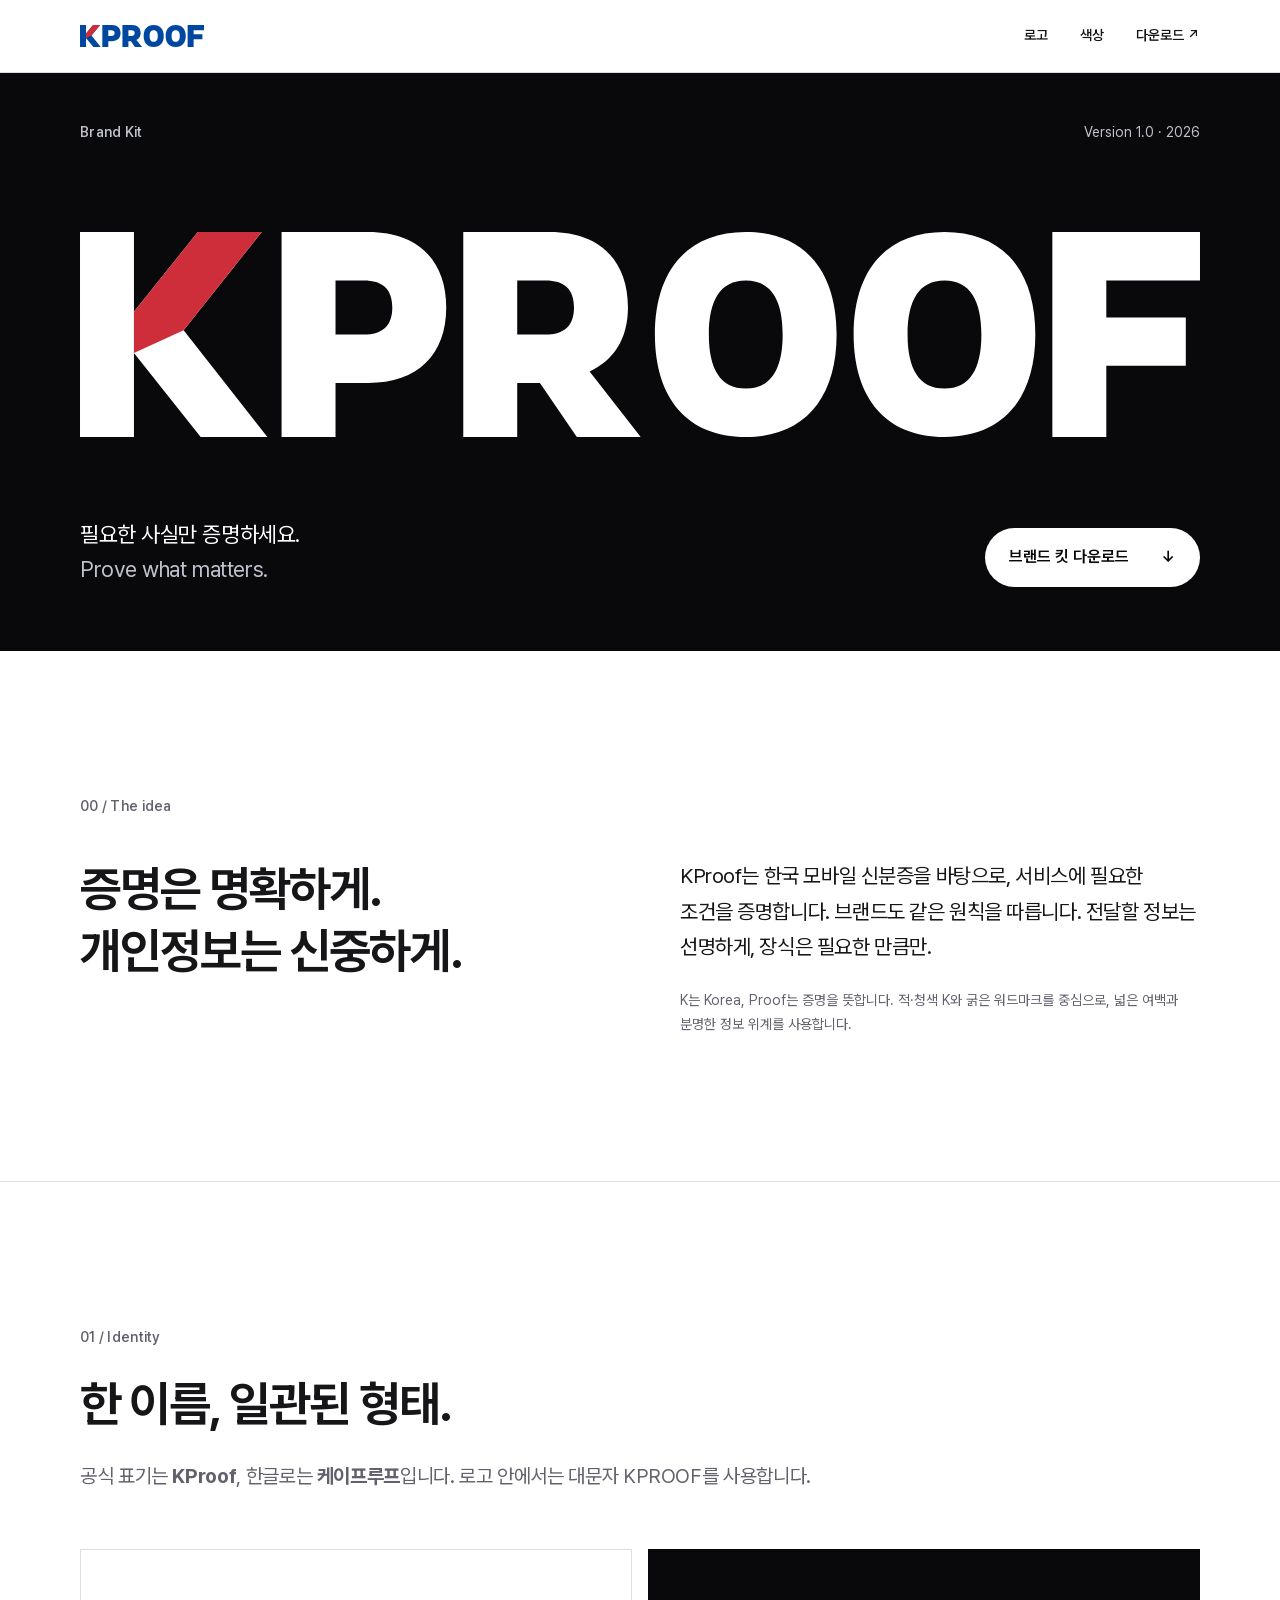
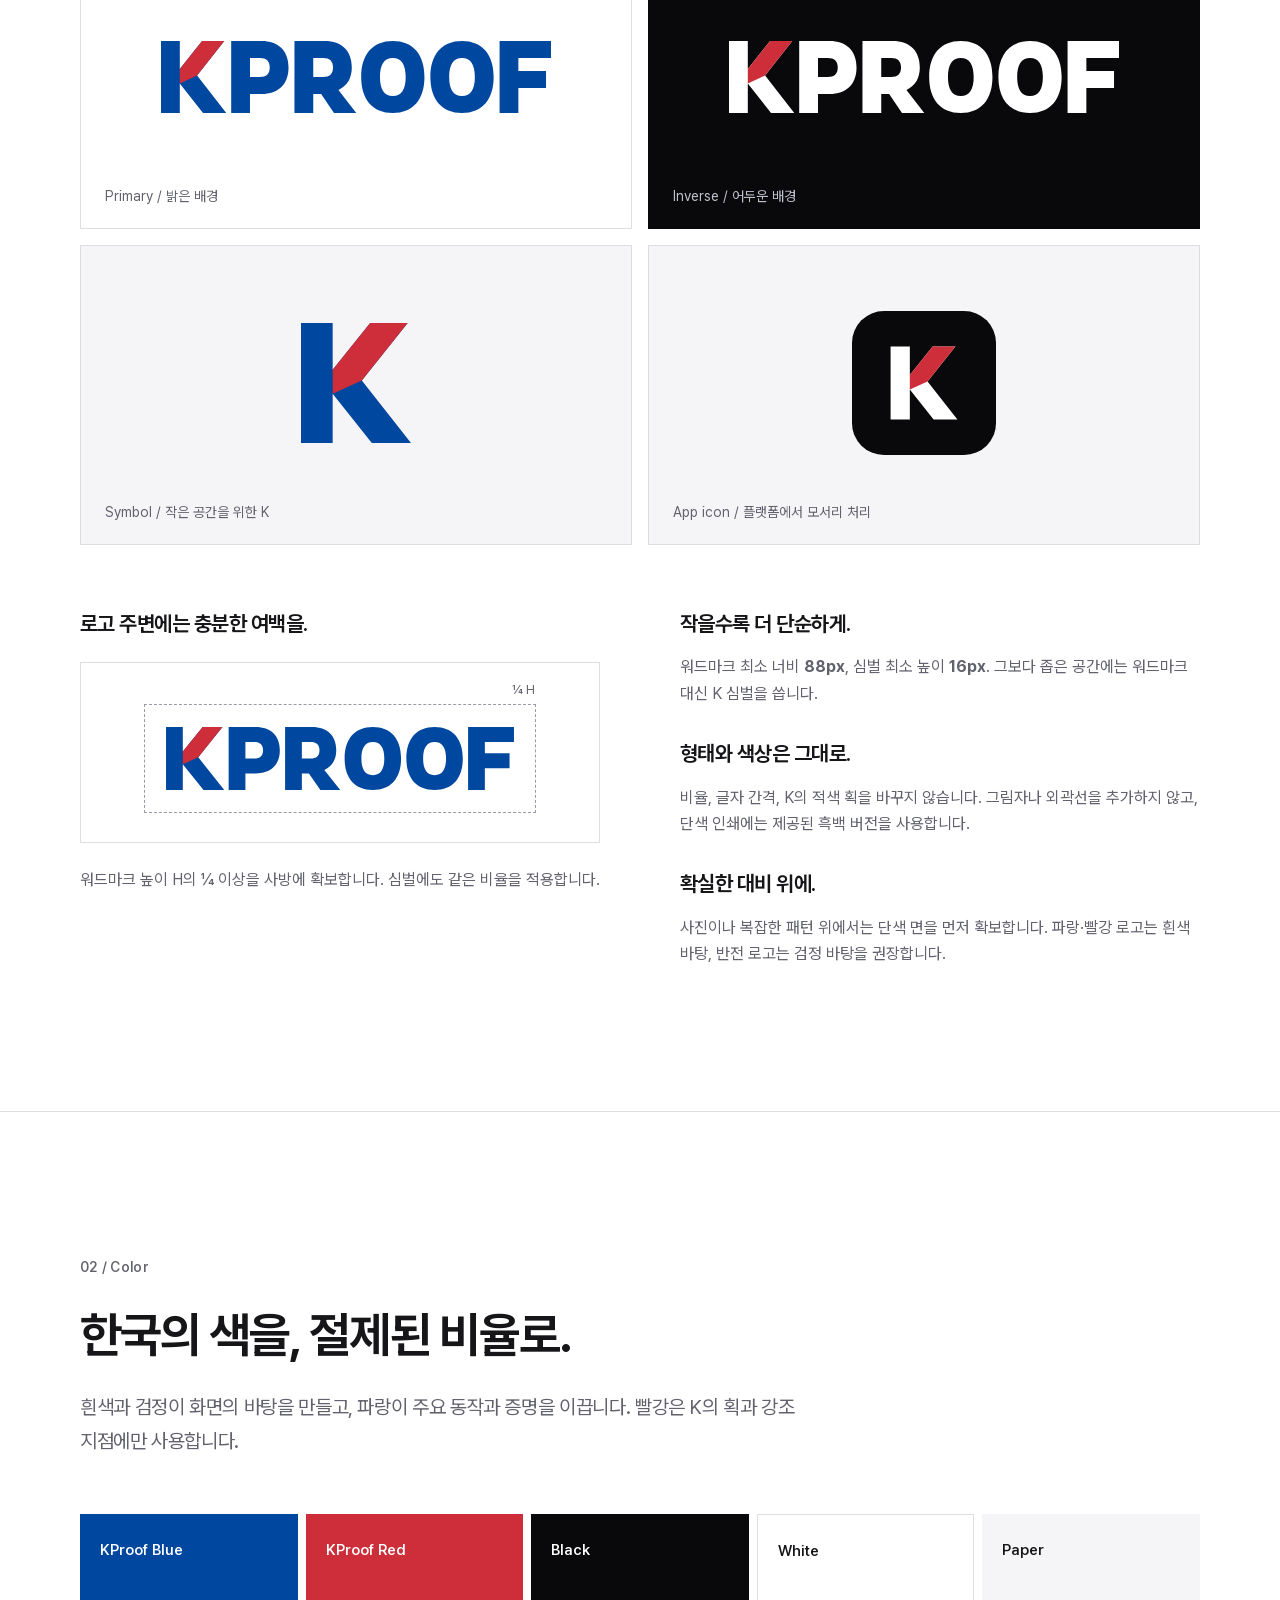
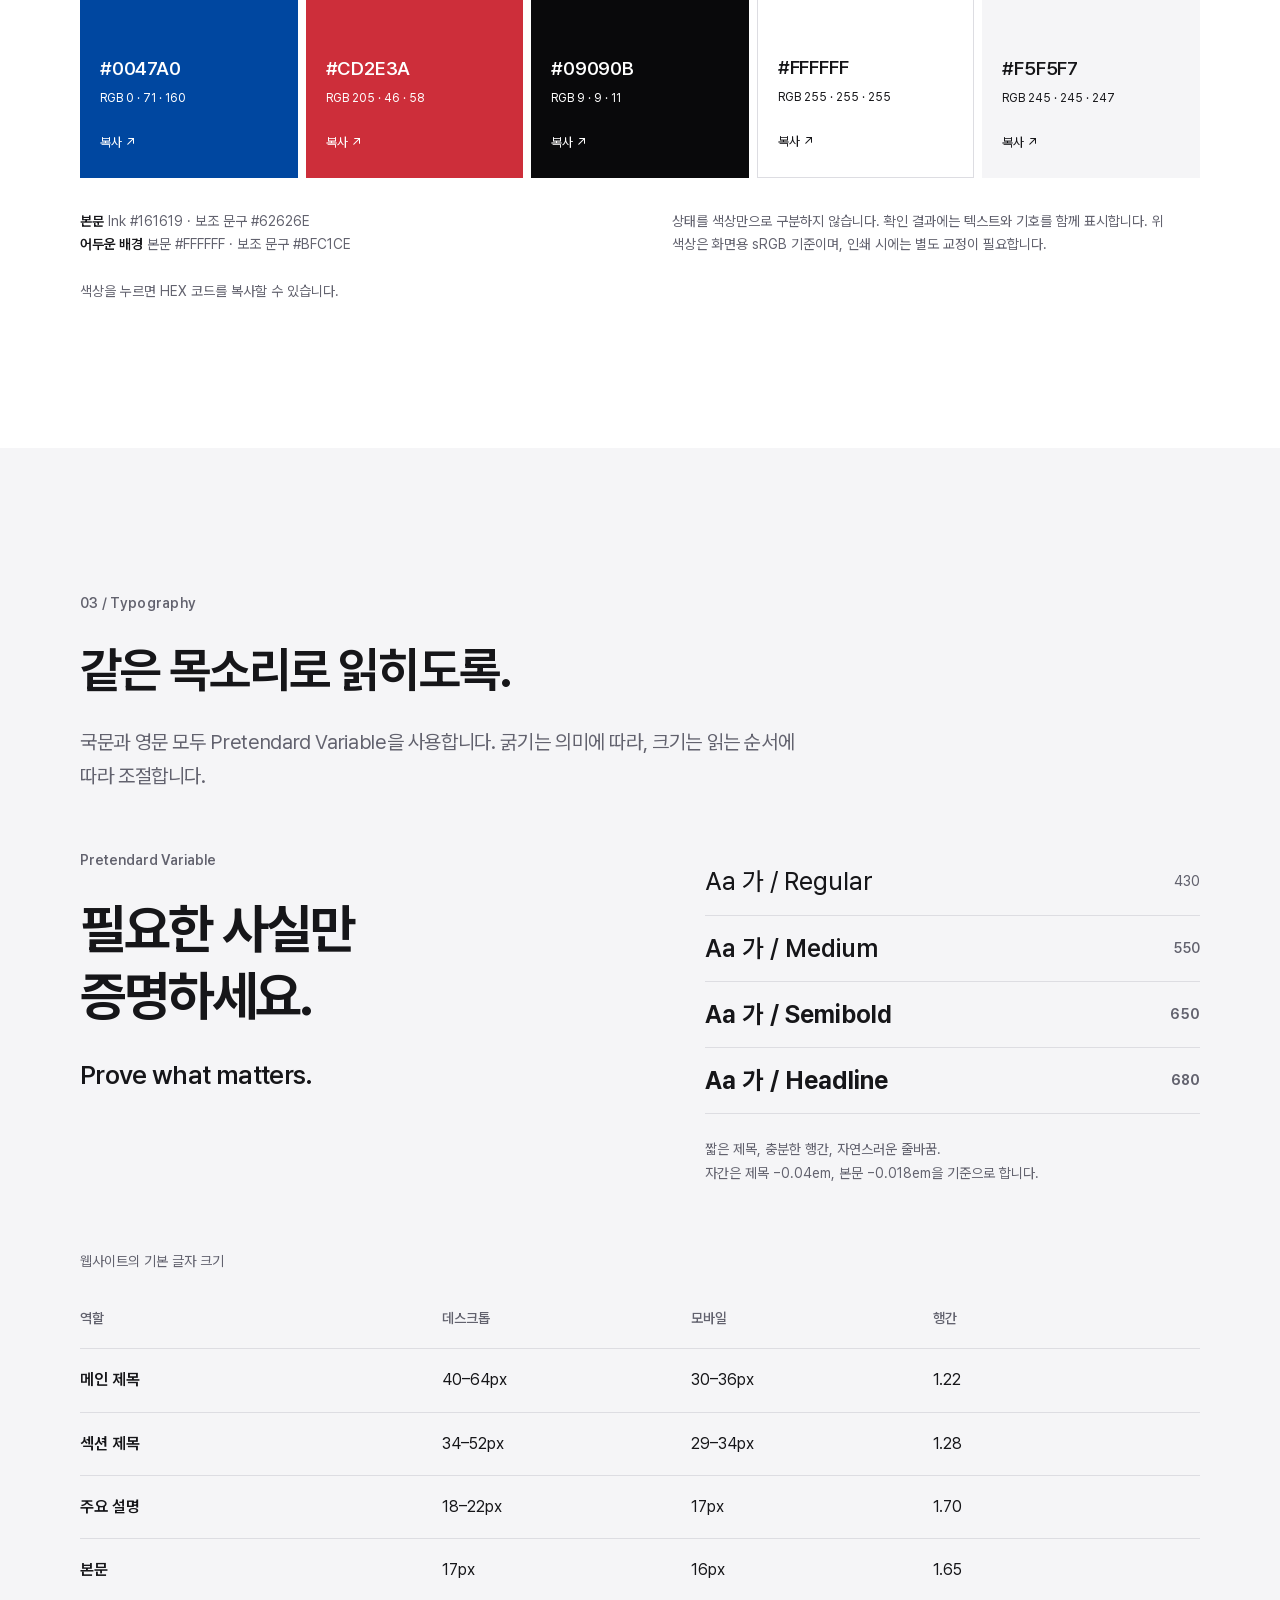
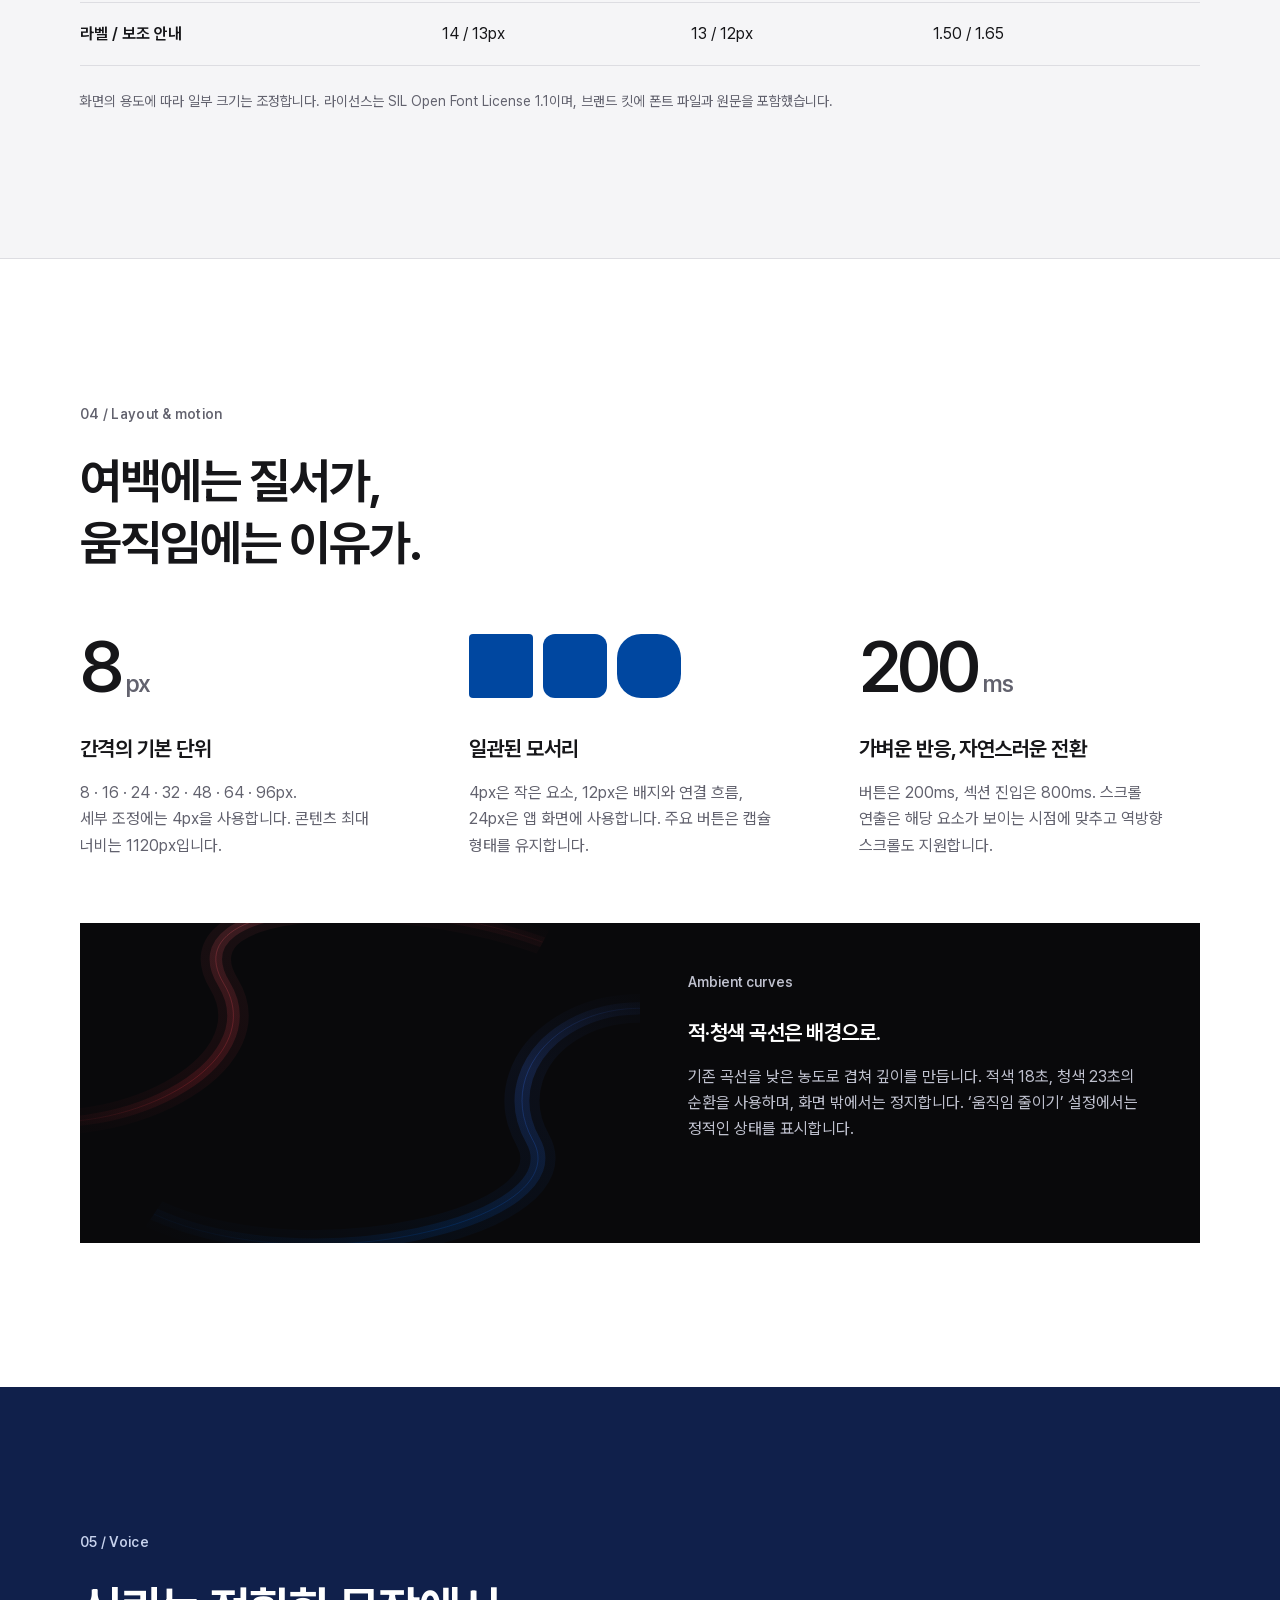
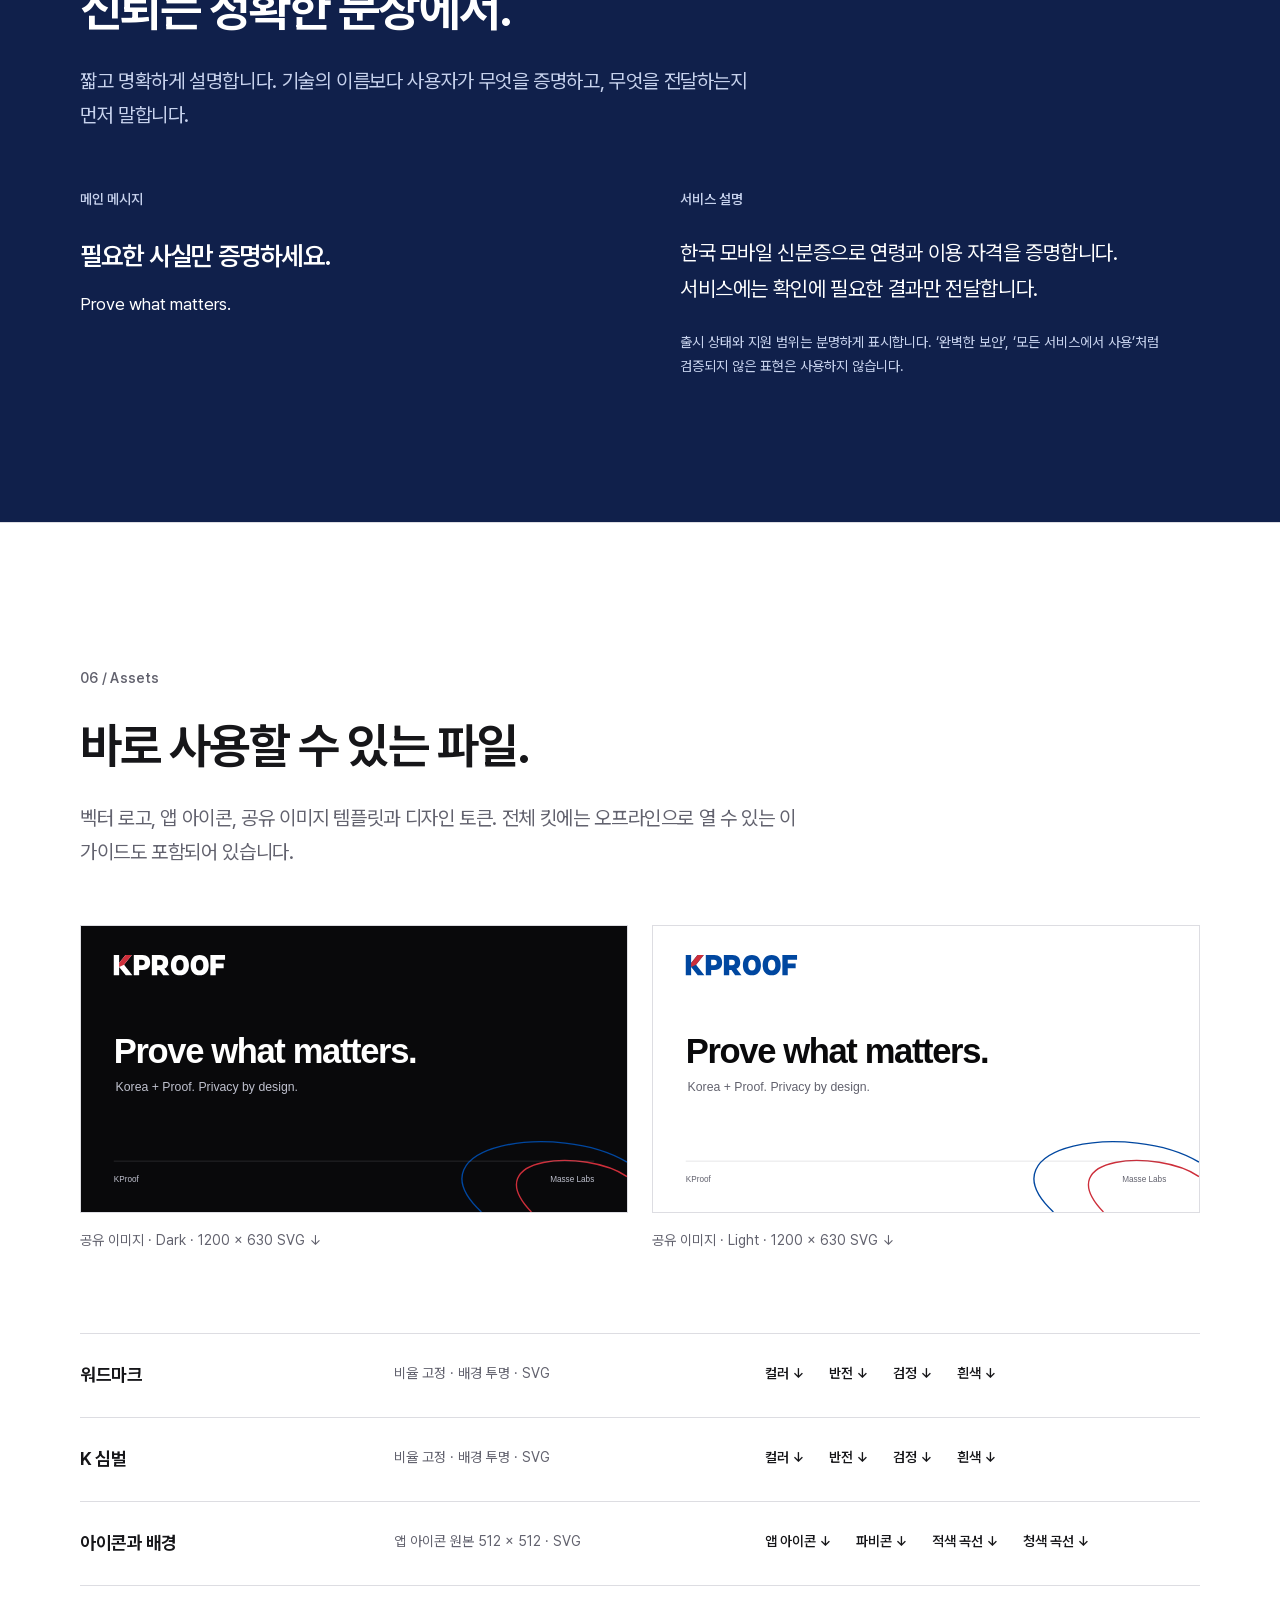
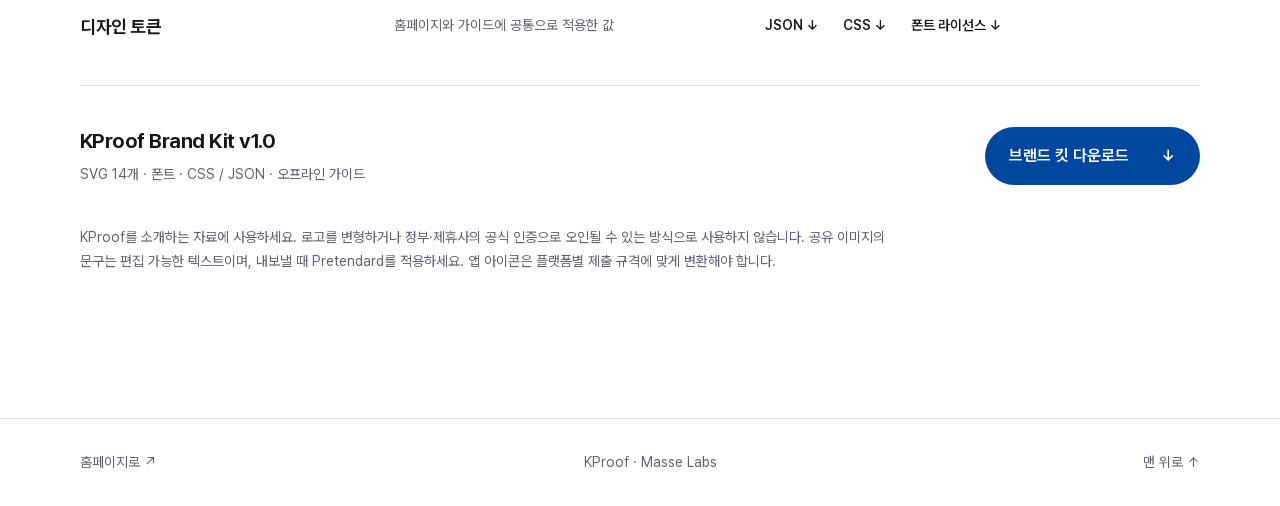
==== brand/index.html @ d6eb2c16 "Add KProof brand kit and apply shared design tokens" ====
<!doctype html>
<html lang="ko">
<head>
  <meta charset="utf-8">
  <meta name="viewport" content="width=device-width, initial-scale=1">
  <meta name="theme-color" content="#09090B">
  <title>KProof — Brand Kit</title>
  <meta name="description" content="KProof의 로고, 색상, 타이포그래피와 사용 가이드. 브랜드 에셋과 디자인 토큰을 내려받으세요.">
  <link rel="icon" href="assets/favicon.svg" type="image/svg+xml">
  <link rel="stylesheet" href="../css/tokens.css">
  <link rel="stylesheet" href="guide.css">
  <script src="guide.js" defer></script>
</head>
<body id="top">
<a class="skip" href="#main">본문 바로가기</a>
<header class="kit-header">
  <div class="wrap header-row">
    <a href="../index.html" class="home" aria-label="KProof 홈페이지로"><img src="assets/wordmark-color.svg" width="789" height="144" alt="KProof"></a>
    <nav aria-label="브랜드 가이드 메뉴"><a href="#identity">로고</a><a href="#color">색상</a><a href="#downloads">다운로드 <span aria-hidden="true">↗</span></a></nav>
  </div>
</header>
<main id="main">
  <section class="kit-hero" aria-labelledby="hero-title">
    <div class="wrap">
      <div class="edition"><h1 id="hero-title">Brand Kit</h1><span>Version 1.0 · 2026</span></div>
      <img class="hero-wordmark" src="assets/wordmark-inverse.svg" width="789" height="144" alt="KProof">
      <div class="hero-bottom"><p>필요한 사실만 증명하세요.<br><span lang="en">Prove what matters.</span></p><a class="download-button" href="kproof-brand-kit.zip" download>브랜드 킷 다운로드 <span aria-hidden="true">↓</span></a></div>
    </div>
  </section>

  <section class="wrap introduction section" aria-labelledby="intro-title">
    <p class="section-number">00 / The idea</p>
    <div class="intro-grid"><h2 id="intro-title">증명은 명확하게.<br>개인정보는 신중하게.</h2><div><p class="lead">KProof는 한국 모바일 신분증을 바탕으로, 서비스에 필요한 조건을 증명합니다. 브랜드도 같은 원칙을 따릅니다. 전달할 정보는 선명하게, 장식은 필요한 만큼만.</p><p class="support">K는 Korea, Proof는 증명을 뜻합니다. 적·청색 K와 굵은 워드마크를 중심으로, 넓은 여백과 분명한 정보 위계를 사용합니다.</p></div></div>
  </section>

  <section id="identity" class="section ruled" aria-labelledby="identity-title">
    <div class="wrap">
      <div class="section-heading"><p class="section-number">01 / Identity</p><h2 id="identity-title">한 이름, 일관된 형태.</h2><p>공식 표기는 <strong>KProof</strong>, 한글로는 <strong>케이프루프</strong>입니다. 로고 안에서는 대문자 KPROOF를 사용합니다.</p></div>
      <div class="identity-grid">
        <figure class="logo-board light"><img src="assets/wordmark-color.svg" width="789" height="144" alt="파랑과 빨강의 KProof 기본 로고"><figcaption>Primary / 밝은 배경</figcaption></figure>
        <figure class="logo-board dark"><img src="assets/wordmark-inverse.svg" width="789" height="144" alt="흰색과 빨강의 KProof 반전 로고"><figcaption>Inverse / 어두운 배경</figcaption></figure>
        <figure class="symbol-board"><img src="assets/symbol-color.svg" width="132" height="144" alt="KProof K 심벌"><figcaption>Symbol / 작은 공간을 위한 K</figcaption></figure>
        <figure class="symbol-board app-board"><img src="assets/app-icon.svg" width="512" height="512" alt="검정 바탕의 KProof 앱 아이콘"><figcaption>App icon / 플랫폼에서 모서리 처리</figcaption></figure>
      </div>
      <div class="rules-grid">
        <div><h3>로고 주변에는 충분한 여백을.</h3><div class="clearspace"><div><img src="assets/wordmark-color.svg" width="789" height="144" alt="로고 높이 4분의 1 이상의 보호 여백"><span aria-hidden="true">¼ H</span></div></div><p>워드마크 높이 H의 ¼ 이상을 사방에 확보합니다. 심벌에도 같은 비율을 적용합니다.</p></div>
        <div class="rule-list"><div><h3>작을수록 더 단순하게.</h3><p>워드마크 최소 너비 <strong>88px</strong>, 심벌 최소 높이 <strong>16px</strong>. 그보다 좁은 공간에는 워드마크 대신 K 심벌을 씁니다.</p></div><div><h3>형태와 색상은 그대로.</h3><p>비율, 글자 간격, K의 적색 획을 바꾸지 않습니다. 그림자나 외곽선을 추가하지 않고, 단색 인쇄에는 제공된 흑백 버전을 사용합니다.</p></div><div><h3>확실한 대비 위에.</h3><p>사진이나 복잡한 패턴 위에서는 단색 면을 먼저 확보합니다. 파랑·빨강 로고는 흰색 바탕, 반전 로고는 검정 바탕을 권장합니다.</p></div></div>
      </div>
    </div>
  </section>

  <section id="color" class="section ruled" aria-labelledby="color-title">
    <div class="wrap">
      <div class="section-heading"><p class="section-number">02 / Color</p><h2 id="color-title">한국의 색을, 절제된 비율로.</h2><p>흰색과 검정이 화면의 바탕을 만들고, 파랑이 주요 동작과 증명을 이끕니다. 빨강은 K의 획과 강조 지점에만 사용합니다.</p></div>
      <div class="palette">
        <button type="button" class="swatch blue" data-copy="#0047A0" aria-label="KProof Blue 색상 코드 #0047A0 복사"><span>KProof Blue</span><span><b>#0047A0</b><small>RGB 0 · 71 · 160</small><i aria-hidden="true">복사 ↗</i></span></button>
        <button type="button" class="swatch red" data-copy="#CD2E3A" aria-label="KProof Red 색상 코드 #CD2E3A 복사"><span>KProof Red</span><span><b>#CD2E3A</b><small>RGB 205 · 46 · 58</small><i aria-hidden="true">복사 ↗</i></span></button>
        <button type="button" class="swatch black" data-copy="#09090B" aria-label="Black 색상 코드 #09090B 복사"><span>Black</span><span><b>#09090B</b><small>RGB 9 · 9 · 11</small><i aria-hidden="true">복사 ↗</i></span></button>
        <button type="button" class="swatch white" data-copy="#FFFFFF" aria-label="White 색상 코드 #FFFFFF 복사"><span>White</span><span><b>#FFFFFF</b><small>RGB 255 · 255 · 255</small><i aria-hidden="true">복사 ↗</i></span></button>
        <button type="button" class="swatch paper" data-copy="#F5F5F7" aria-label="Paper 색상 코드 #F5F5F7 복사"><span>Paper</span><span><b>#F5F5F7</b><small>RGB 245 · 245 · 247</small><i aria-hidden="true">복사 ↗</i></span></button>
      </div>
      <div class="color-notes"><p><strong>본문</strong> Ink #161619 · 보조 문구 #62626E<br><strong>어두운 배경</strong> 본문 #FFFFFF · 보조 문구 #BFC1CE</p><p>상태를 색상만으로 구분하지 않습니다. 확인 결과에는 텍스트와 기호를 함께 표시합니다. 위 색상은 화면용 sRGB 기준이며, 인쇄 시에는 별도 교정이 필요합니다.</p></div>
      <p id="copy-status" class="copy-status" role="status" aria-live="polite">색상을 누르면 HEX 코드를 복사할 수 있습니다.</p>
    </div>
  </section>

  <section class="section type-section" aria-labelledby="type-title">
    <div class="wrap">
      <div class="section-heading"><p class="section-number">03 / Typography</p><h2 id="type-title">같은 목소리로 읽히도록.</h2><p>국문과 영문 모두 Pretendard Variable을 사용합니다. 굵기는 의미에 따라, 크기는 읽는 순서에 따라 조절합니다.</p></div>
      <div class="type-specimen"><div><span class="spec-label">Pretendard Variable</span><p class="type-ko">필요한 사실만<br>증명하세요.</p><p class="type-en" lang="en">Prove what matters.</p></div><div class="type-weights"><p class="weight-430">Aa 가 / Regular <span>430</span></p><p class="weight-550">Aa 가 / Medium <span>550</span></p><p class="weight-650">Aa 가 / Semibold <span>650</span></p><p class="weight-680">Aa 가 / Headline <span>680</span></p><p class="support">짧은 제목, 충분한 행간, 자연스러운 줄바꿈.<br>자간은 제목 −0.04em, 본문 −0.018em을 기준으로 합니다.</p></div></div>
      <div class="table-scroll"><table><caption>웹사이트의 기본 글자 크기</caption><thead><tr><th scope="col">역할</th><th scope="col">데스크톱</th><th scope="col">모바일</th><th scope="col">행간</th></tr></thead><tbody><tr><th scope="row">메인 제목</th><td>40–64px</td><td>30–36px</td><td>1.22</td></tr><tr><th scope="row">섹션 제목</th><td>34–52px</td><td>29–34px</td><td>1.28</td></tr><tr><th scope="row">주요 설명</th><td>18–22px</td><td>17px</td><td>1.70</td></tr><tr><th scope="row">본문</th><td>17px</td><td>16px</td><td>1.65</td></tr><tr><th scope="row">라벨 / 보조 안내</th><td>14 / 13px</td><td>13 / 12px</td><td>1.50 / 1.65</td></tr></tbody></table></div>
      <p class="support">화면의 용도에 따라 일부 크기는 조정합니다. 라이선스는 SIL Open Font License 1.1이며, 브랜드 킷에 폰트 파일과 원문을 포함했습니다.</p>
    </div>
  </section>

  <section class="section ruled" aria-labelledby="system-title">
    <div class="wrap">
      <div class="section-heading"><p class="section-number">04 / Layout & motion</p><h2 id="system-title">여백에는 질서가,<br>움직임에는 이유가.</h2></div>
      <div class="system-grid"><article><span class="system-value">8<span>px</span></span><h3>간격의 기본 단위</h3><p>8 · 16 · 24 · 32 · 48 · 64 · 96px.<br>세부 조정에는 4px을 사용합니다. 콘텐츠 최대 너비는 1120px입니다.</p></article><article><div class="radius-sample" aria-hidden="true"><i></i><i></i><i></i></div><h3>일관된 모서리</h3><p>4px은 작은 요소, 12px은 배지와 연결 흐름, 24px은 앱 화면에 사용합니다. 주요 버튼은 캡슐 형태를 유지합니다.</p></article><article><span class="system-value">200<span>ms</span></span><h3>가벼운 반응, 자연스러운 전환</h3><p>버튼은 200ms, 섹션 진입은 800ms. 스크롤 연출은 해당 요소가 보이는 시점에 맞추고 역방향 스크롤도 지원합니다.</p></article></div>
      <div class="flow-sample"><div class="flow-art" aria-hidden="true"></div><div><p class="spec-label">Ambient curves</p><h3>적·청색 곡선은 배경으로.</h3><p>기존 곡선을 낮은 농도로 겹쳐 깊이를 만듭니다. 적색 18초, 청색 23초의 순환을 사용하며, 화면 밖에서는 정지합니다. ‘움직임 줄이기’ 설정에서는 정적인 상태를 표시합니다.</p></div></div>
    </div>
  </section>

  <section class="section voice-section" aria-labelledby="voice-title">
    <div class="wrap"><div class="section-heading"><p class="section-number">05 / Voice</p><h2 id="voice-title">신뢰는 정확한 문장에서.</h2><p>짧고 명확하게 설명합니다. 기술의 이름보다 사용자가 무엇을 증명하고, 무엇을 전달하는지 먼저 말합니다.</p></div><div class="voice-grid"><div><span class="spec-label">메인 메시지</span><p class="voice-line">필요한 사실만 증명하세요.</p><p lang="en">Prove what matters.</p></div><div><span class="spec-label">서비스 설명</span><p class="voice-description">한국 모바일 신분증으로 연령과 이용 자격을 증명합니다. 서비스에는 확인에 필요한 결과만 전달합니다.</p><p class="support">출시 상태와 지원 범위는 분명하게 표시합니다. ‘완벽한 보안’, ‘모든 서비스에서 사용’처럼 검증되지 않은 표현은 사용하지 않습니다.</p></div></div></div>
  </section>

  <section id="downloads" class="section ruled" aria-labelledby="downloads-title">
    <div class="wrap"><div class="section-heading"><p class="section-number">06 / Assets</p><h2 id="downloads-title">바로 사용할 수 있는 파일.</h2><p>벡터 로고, 앱 아이콘, 공유 이미지 템플릿과 디자인 토큰. 전체 킷에는 오프라인으로 열 수 있는 이 가이드도 포함되어 있습니다.</p></div>
      <div class="social-previews"><figure><img src="assets/social-dark.svg" width="1200" height="630" alt="검정 배경의 KProof 공유 이미지 예시"><figcaption><a href="assets/social-dark.svg" download>공유 이미지 · Dark · 1200 × 630 SVG <span aria-hidden="true">↓</span></a></figcaption></figure><figure><img src="assets/social-light.svg" width="1200" height="630" alt="흰색 배경의 KProof 공유 이미지 예시"><figcaption><a href="assets/social-light.svg" download>공유 이미지 · Light · 1200 × 630 SVG <span aria-hidden="true">↓</span></a></figcaption></figure></div>
      <div class="download-list"><div><h3>워드마크</h3><p>비율 고정 · 배경 투명 · SVG</p><div class="file-links"><a href="assets/wordmark-color.svg" download>컬러 ↓</a><a href="assets/wordmark-inverse.svg" download>반전 ↓</a><a href="assets/wordmark-black.svg" download>검정 ↓</a><a href="assets/wordmark-white.svg" download>흰색 ↓</a></div></div><div><h3>K 심벌</h3><p>비율 고정 · 배경 투명 · SVG</p><div class="file-links"><a href="assets/symbol-color.svg" download>컬러 ↓</a><a href="assets/symbol-inverse.svg" download>반전 ↓</a><a href="assets/symbol-black.svg" download>검정 ↓</a><a href="assets/symbol-white.svg" download>흰색 ↓</a></div></div><div><h3>아이콘과 배경</h3><p>앱 아이콘 원본 512 × 512 · SVG</p><div class="file-links"><a href="assets/app-icon.svg" download>앱 아이콘 ↓</a><a href="assets/favicon.svg" download>파비콘 ↓</a><a href="assets/ambient-red.svg" download>적색 곡선 ↓</a><a href="assets/ambient-blue.svg" download>청색 곡선 ↓</a></div></div><div><h3>디자인 토큰</h3><p>홈페이지와 가이드에 공통으로 적용한 값</p><div class="file-links"><a href="tokens.json" download>JSON ↓</a><a href="../css/tokens.css" download>CSS ↓</a><a href="../assets/fonts/OFL.txt" download>폰트 라이선스 ↓</a></div></div></div>
      <div class="download-end"><div><h3>KProof Brand Kit v1.0</h3><p>SVG 14개 · 폰트 · CSS / JSON · 오프라인 가이드</p></div><a class="download-button" href="kproof-brand-kit.zip" download>브랜드 킷 다운로드 <span aria-hidden="true">↓</span></a></div>
      <p class="support usage-note">KProof를 소개하는 자료에 사용하세요. 로고를 변형하거나 정부·제휴사의 공식 인증으로 오인될 수 있는 방식으로 사용하지 않습니다. 공유 이미지의 문구는 편집 가능한 텍스트이며, 내보낼 때 Pretendard를 적용하세요. 앱 아이콘은 플랫폼별 제출 규격에 맞게 변환해야 합니다.</p>
    </div>
  </section>
</main>
<footer class="kit-footer"><div class="wrap"><a href="../index.html">홈페이지로 <span aria-hidden="true">↗</span></a><p>KProof · Masse Labs</p><a href="#top">맨 위로 ↑</a></div></footer>
</body>
</html>
---- css/tokens.css ----
/* Generated from brand/tokens.json by scripts/build-brand-kit.py. */
:root {
  --kp-color-blue: #0047A0;
  --kp-color-blue-hover: #00377C;
  --kp-color-red: #CD2E3A;
  --kp-color-black: #09090B;
  --kp-color-ink: #161619;
  --kp-color-white: #FFFFFF;
  --kp-color-paper: #F5F5F7;
  --kp-color-muted: #62626E;
  --kp-color-line: #DDDDE2;
  --kp-color-blue-soft: #EDF3FA;
  --kp-color-blue-night: #10204B;
  --kp-color-on-dark: #BFC1CE;
  --kp-color-focus: #3264DA;
  --kp-font-sans: Pretendard, -apple-system, BlinkMacSystemFont, sans-serif;
  --kp-space-1: 4px;
  --kp-space-2: 8px;
  --kp-space-3: 16px;
  --kp-space-4: 24px;
  --kp-space-5: 32px;
  --kp-space-6: 48px;
  --kp-space-7: 64px;
  --kp-space-8: 96px;
  --kp-radius-small: 4px;
  --kp-radius-medium: 12px;
  --kp-radius-large: 24px;
  --kp-radius-pill: 999px;
  --kp-motion-quick: 200ms;
  --kp-motion-reveal: 800ms;
  --kp-motion-ease: cubic-bezier(.2, .7, .2, 1);
  --kp-motion-red-loop: 18s;
  --kp-motion-blue-loop: 23s;
  --kp-layout-width: 1120px;
  --kp-layout-section: 144px;
  --type-display: clamp(40px, 4.5vw, 64px);
  --type-heading: clamp(34px, 3.8vw, 52px);
  --type-subheading: clamp(22px, 2.1vw, 26px);
  --type-lead: clamp(18px, 1.6vw, 22px);
  --type-body: 17px;
  --type-label: 14px;
  --type-caption: 13px;
}
@media (max-width: 900px) { :root { --kp-layout-section: 96px; } }
@media (max-width: 600px) {
  :root {
    --kp-layout-section: 80px;
    --type-display: clamp(30px, 8.2vw, 36px);
    --type-heading: clamp(29px, 7.6vw, 34px);
    --type-subheading: 22px;
    --type-lead: 17px;
    --type-body: 16px;
    --type-label: 13px;
    --type-caption: 12px;
  }
}
---- brand/guide.css ----
@font-face{font-family:Pretendard;src:url('../assets/fonts/PretendardVariable.woff2') format('woff2');font-weight:100 900;font-display:swap}
*{box-sizing:border-box}html{scroll-behavior:smooth;scroll-padding-top:88px}body{margin:0;background:var(--kp-color-white);color:var(--kp-color-ink);font-family:var(--kp-font-sans);font-size:17px;line-height:1.65;word-break:keep-all;-webkit-font-smoothing:antialiased}h1,h2,h3,p,figure{margin:0}h1,h2,h3{text-wrap:balance}p{text-wrap:pretty}a{color:inherit;text-decoration:none}button{font:inherit;cursor:pointer}img{max-width:100%;height:auto;display:block}a:focus-visible,button:focus-visible{outline:3px solid var(--kp-color-focus);outline-offset:6px}a:hover{text-decoration:underline;text-underline-offset:5px}::selection{background:var(--kp-color-blue);color:white}.wrap{width:min(var(--kp-layout-width),calc(100% - 80px));margin:auto}.section{padding:var(--kp-layout-section) 0}.ruled{border-top:1px solid var(--kp-color-line)}.skip{position:fixed;left:20px;top:-100px;background:white;color:var(--kp-color-ink);z-index:100;padding:12px 20px}.skip:focus{top:12px}
.kit-header{position:sticky;top:0;z-index:10;background:rgb(255 255 255 / .96);border-bottom:1px solid var(--kp-color-line)}.header-row{height:72px;display:flex;align-items:center;justify-content:space-between;gap:24px}.home{display:block;flex-shrink:0}.home img{width:124px}.kit-header nav{display:flex;gap:32px;font-size:14px;font-weight:550}.kit-hero{background:var(--kp-color-black);color:var(--kp-color-white);padding:48px 0 64px}.edition{display:flex;justify-content:space-between;align-items:center;color:var(--kp-color-on-dark);font-size:14px}.edition h1{font-size:14px;font-weight:550;letter-spacing:.02em}.hero-wordmark{width:100%;margin:88px 0 80px}.hero-bottom{display:flex;justify-content:space-between;gap:32px;align-items:flex-end}.hero-bottom p{font-size:22px;letter-spacing:-.02em;line-height:1.6}.hero-bottom p span{color:var(--kp-color-on-dark)}.download-button{display:inline-flex;align-items:center;justify-content:space-between;gap:32px;background:var(--kp-color-blue);color:white;border-radius:var(--kp-radius-pill);padding:16px 24px;font-size:16px;font-weight:600;min-height:56px;transition:background var(--kp-motion-quick);white-space:nowrap}.download-button:hover{background:var(--kp-color-blue-hover);text-decoration:none}.kit-hero .download-button{background:white;color:var(--kp-color-black)}.kit-hero .download-button:hover{background:var(--kp-color-paper)}
.section-number{font-size:14px;font-weight:550;color:var(--kp-color-muted);margin-bottom:40px;letter-spacing:.02em}h2{font-size:var(--type-heading);font-weight:660;line-height:1.28;letter-spacing:-.04em}h3{font-size:21px;font-weight:650;line-height:1.4;letter-spacing:-.025em}.intro-grid{display:grid;grid-template-columns:1fr 1fr;gap:80px}.lead{font-size:21px;line-height:1.7;letter-spacing:-.02em}.support{font-size:14px;color:var(--kp-color-muted);line-height:1.7;margin-top:24px}.section-heading{margin-bottom:56px;max-width:780px}.section-heading>p:last-child:not(.section-number){font-size:20px;line-height:1.7;letter-spacing:-.018em;color:var(--kp-color-muted);margin-top:24px}.section-heading .section-number{margin-bottom:24px}
.identity-grid{display:grid;grid-template-columns:1fr 1fr;gap:16px}.logo-board,.symbol-board{position:relative;display:flex;align-items:center;justify-content:center;padding:64px 48px 88px;min-height:280px;border:1px solid var(--kp-color-line);background:var(--kp-color-paper)}.logo-board img{width:100%;max-width:390px}.logo-board.dark{background:var(--kp-color-black);border-color:var(--kp-color-black);color:var(--kp-color-white)}.logo-board.light{background:var(--kp-color-white)}figcaption{font-size:14px;color:var(--kp-color-muted)}.logo-board figcaption,.symbol-board figcaption{position:absolute;left:24px;bottom:20px}.logo-board.dark figcaption{color:var(--kp-color-on-dark)}.symbol-board{min-height:300px}.symbol-board>img{width:110px}.app-board>img{width:144px;border-radius:32px}.rules-grid{display:grid;grid-template-columns:1fr 1fr;gap:80px;margin-top:64px}.rules-grid p{color:var(--kp-color-muted);font-size:16px;margin-top:16px}.clearspace{padding:42px 24px 30px;margin:24px 0;border:1px solid var(--kp-color-line)}.clearspace>div{position:relative;padding:4.56%;outline:1px dashed #9a9aa5;max-width:390px;margin:auto}.clearspace img{width:100%}.clearspace span{position:absolute;top:-26px;right:0;font-size:13px;color:var(--kp-color-muted)}.rule-list{display:grid;gap:32px}
.palette{display:grid;grid-template-columns:repeat(5,1fr);gap:8px}.swatch{min-height:264px;border:0;padding:24px 20px;text-align:left;display:flex;flex-direction:column;justify-content:space-between;gap:48px;color:white;transition:transform var(--kp-motion-quick)}.swatch:hover{transform:translateY(-4px)}.swatch>span:first-child{font-size:15px;font-weight:550}.swatch b{font-size:19px;font-weight:550;letter-spacing:-.01em}.swatch small{display:block;font-size:12px;margin-top:4px}.swatch i{display:block;font-size:13px;font-style:normal;margin-top:24px}.blue{background:var(--kp-color-blue)}.red{background:var(--kp-color-red)}.black{background:var(--kp-color-black)}.white{background:var(--kp-color-white);color:var(--kp-color-ink);border:1px solid var(--kp-color-line)}.paper{background:var(--kp-color-paper);color:var(--kp-color-ink)}.color-notes{display:grid;grid-template-columns:1fr 1fr;gap:64px;margin-top:32px;font-size:14px;color:var(--kp-color-muted)}.color-notes strong{font-weight:600;color:var(--kp-color-ink)}.copy-status{font-size:14px;min-height:24px;margin-top:24px;color:var(--kp-color-muted)}
.type-section{background:var(--kp-color-paper)}.type-specimen{display:grid;grid-template-columns:1.1fr 1fr;gap:80px;margin-bottom:64px}.spec-label{display:block;font-size:14px;font-weight:550;color:var(--kp-color-muted);margin-bottom:24px}.type-ko{font-size:clamp(40px,4.2vw,58px);line-height:1.24;letter-spacing:-.04em;font-weight:680}.type-en{font-size:26px;letter-spacing:-.025em;margin-top:24px;font-weight:550}.type-weights>p:not(.support){font-size:25px;display:flex;justify-content:space-between;gap:16px;padding:12px 0;border-bottom:1px solid var(--kp-color-line)}.type-weights span{font-size:14px;align-self:center;color:var(--kp-color-muted);font-variant-numeric:tabular-nums}.weight-430{font-weight:430}.weight-550{font-weight:550}.weight-650{font-weight:650}.weight-680{font-weight:680}.table-scroll{overflow-x:auto}table{width:100%;border-collapse:collapse;font-size:16px;white-space:nowrap}caption{text-align:left;font-size:14px;color:var(--kp-color-muted);padding-bottom:16px}th,td{text-align:left;border-bottom:1px solid var(--kp-color-line);padding:18px 16px 18px 0}thead th{font-size:14px;font-weight:550;color:var(--kp-color-muted)}tbody th{font-weight:600}
.system-grid{display:grid;grid-template-columns:repeat(3,1fr);gap:48px}.system-grid article>p{font-size:16px;color:var(--kp-color-muted);margin-top:16px}.system-value{display:block;font-size:72px;font-weight:550;letter-spacing:-.06em;line-height:1;margin-bottom:32px}.system-value span{font-size:24px;letter-spacing:-.02em;margin-left:6px;color:var(--kp-color-muted)}.radius-sample{display:flex;gap:10px;height:72px;align-items:center;margin-bottom:32px}.radius-sample i{width:64px;height:64px;background:var(--kp-color-blue);border-radius:var(--kp-radius-small)}.radius-sample i:nth-child(2){border-radius:var(--kp-radius-medium)}.radius-sample i:nth-child(3){border-radius:var(--kp-radius-large)}.flow-sample{display:grid;grid-template-columns:1fr 1fr;margin-top:64px;background:var(--kp-color-black);color:white;min-height:320px}.flow-sample>div:last-child{padding:48px}.flow-sample p{font-size:16px;color:var(--kp-color-on-dark);margin-top:16px}.flow-sample .spec-label{font-size:14px;margin-top:0}.flow-art{background:url('assets/ambient-red.svg') center/cover,url('assets/ambient-blue.svg') center/cover;min-height:260px}.voice-section{background:var(--kp-color-blue-night);color:white}.voice-section .section-number,.voice-section .section-heading>p:last-child,.voice-section .spec-label,.voice-section .support{color:#c7d2ed}.voice-grid{display:grid;grid-template-columns:1fr 1fr;gap:80px}.voice-line{font-size:26px;font-weight:600;letter-spacing:-.03em;margin-bottom:12px}.voice-description{font-size:21px;line-height:1.7;letter-spacing:-.018em}
.social-previews{display:grid;grid-template-columns:1fr 1fr;gap:24px;margin-bottom:64px}.social-previews img{width:100%;border:1px solid var(--kp-color-line)}.social-previews figcaption{padding:16px 0}.download-list>div{padding:28px 0;border-top:1px solid var(--kp-color-line);display:grid;grid-template-columns:1fr 1.2fr 1.5fr;gap:24px;align-items:start}.download-list h3{font-size:18px}.download-list p{font-size:14px;color:var(--kp-color-muted)}.file-links{display:flex;gap:12px 24px;flex-wrap:wrap;font-size:14px;font-weight:550}.file-links a{padding-bottom:4px;white-space:nowrap}.download-end{display:flex;align-items:center;justify-content:space-between;gap:32px;padding:40px 0;border-top:1px solid var(--kp-color-line);margin-top:16px}.download-end p{font-size:14px;margin-top:8px;color:var(--kp-color-muted)}.usage-note{max-width:840px;margin-top:0}.kit-footer{border-top:1px solid var(--kp-color-line);padding:32px 0;font-size:14px;color:var(--kp-color-muted)}.kit-footer>.wrap{display:flex;align-items:center;justify-content:space-between;gap:24px}
@media(max-width:900px){.wrap{width:calc(100% - 48px)}.intro-grid,.rules-grid,.type-specimen,.voice-grid{gap:40px}.palette{grid-template-columns:repeat(3,1fr)}.system-grid{gap:24px}.system-value{font-size:60px}.radius-sample{gap:6px}.radius-sample i{width:48px;height:48px}.flow-sample>div:last-child{padding:32px}.download-list>div{grid-template-columns:1fr 2fr}.file-links{grid-column:2}.section-heading{margin-bottom:40px}}
@media(max-width:600px){html{scroll-padding-top:80px}.wrap{width:calc(100% - 40px)}.header-row{height:64px;gap:16px}.home img{width:104px}.kit-header nav{gap:18px;font-size:13px}.kit-header nav a:first-child{display:none}.kit-hero{padding:32px 0 40px}.edition,.edition h1{font-size:13px}.hero-wordmark{margin:64px 0 56px}.hero-bottom{display:block}.hero-bottom p{font-size:19px}.hero-bottom .download-button{margin-top:32px}.download-button{font-size:15px;min-height:52px;padding:14px 20px}.section-number{margin-bottom:28px}.intro-grid,.rules-grid,.type-specimen,.voice-grid{grid-template-columns:1fr;gap:32px}.lead{font-size:18px}.section-heading>p:last-child:not(.section-number){font-size:17px;margin-top:20px}.identity-grid{gap:12px}.logo-board{grid-column:1/-1;padding:64px 32px 80px;min-height:210px}.symbol-board{min-height:232px;padding:40px 20px 80px}.symbol-board>img{width:74px}.app-board>img{width:96px;border-radius:22px}.logo-board figcaption,.symbol-board figcaption{left:16px;bottom:16px;font-size:12px;right:12px}.rules-grid{margin-top:40px}.rules-grid p{font-size:15px}.palette{grid-template-columns:1fr 1fr;gap:8px}.swatch{min-height:240px;padding:20px 16px}.swatch:first-child{grid-column:1/-1;min-height:220px}.color-notes{grid-template-columns:1fr;gap:20px}.type-ko{font-size:40px}.type-en{font-size:23px}.type-weights>p:not(.support){font-size:22px}table{font-size:14px}th,td{padding-right:18px}.type-specimen{margin-bottom:40px}.system-grid{grid-template-columns:1fr;gap:40px}.system-value,.radius-sample{margin-bottom:20px}.system-grid article{padding-bottom:32px;border-bottom:1px solid var(--kp-color-line)}.system-grid article:last-child{padding-bottom:0;border-bottom:0}.flow-sample{grid-template-columns:1fr;margin-top:40px}.flow-art{min-height:200px}.flow-sample>div:last-child{padding:28px}.voice-line{font-size:23px}.voice-description{font-size:18px}.social-previews{grid-template-columns:1fr;gap:24px;margin-bottom:40px}.download-list>div{grid-template-columns:1fr;gap:8px}.file-links{grid-column:auto;margin-top:12px;gap:16px 24px}.download-end{display:block}.download-end .download-button{margin-top:24px}.kit-footer>.wrap{flex-wrap:wrap;gap:16px}.kit-footer p{order:3;width:100%}.kit-footer a:last-child{margin-left:auto}}
@media(prefers-reduced-motion:reduce){html{scroll-behavior:auto}*,*:before,*:after{transition:none!important;animation:none!important}.swatch:hover{transform:none}}
@media print{html{scroll-behavior:auto}.kit-header,.skip,.download-button,.copy-status{display:none}.wrap{width:100%}.section{padding:40px 0}.kit-hero{padding:24px}.hero-wordmark{margin:40px 0}.logo-board,.symbol-board,.social-previews figure,.rules-grid>div,.system-grid article{break-inside:avoid}body{print-color-adjust:exact;-webkit-print-color-adjust:exact}.section-heading{break-after:avoid}h2{font-size:32px}.support,.kit-footer{font-size:12px}.flow-sample{min-height:0}.usage-note{margin-top:24px}}
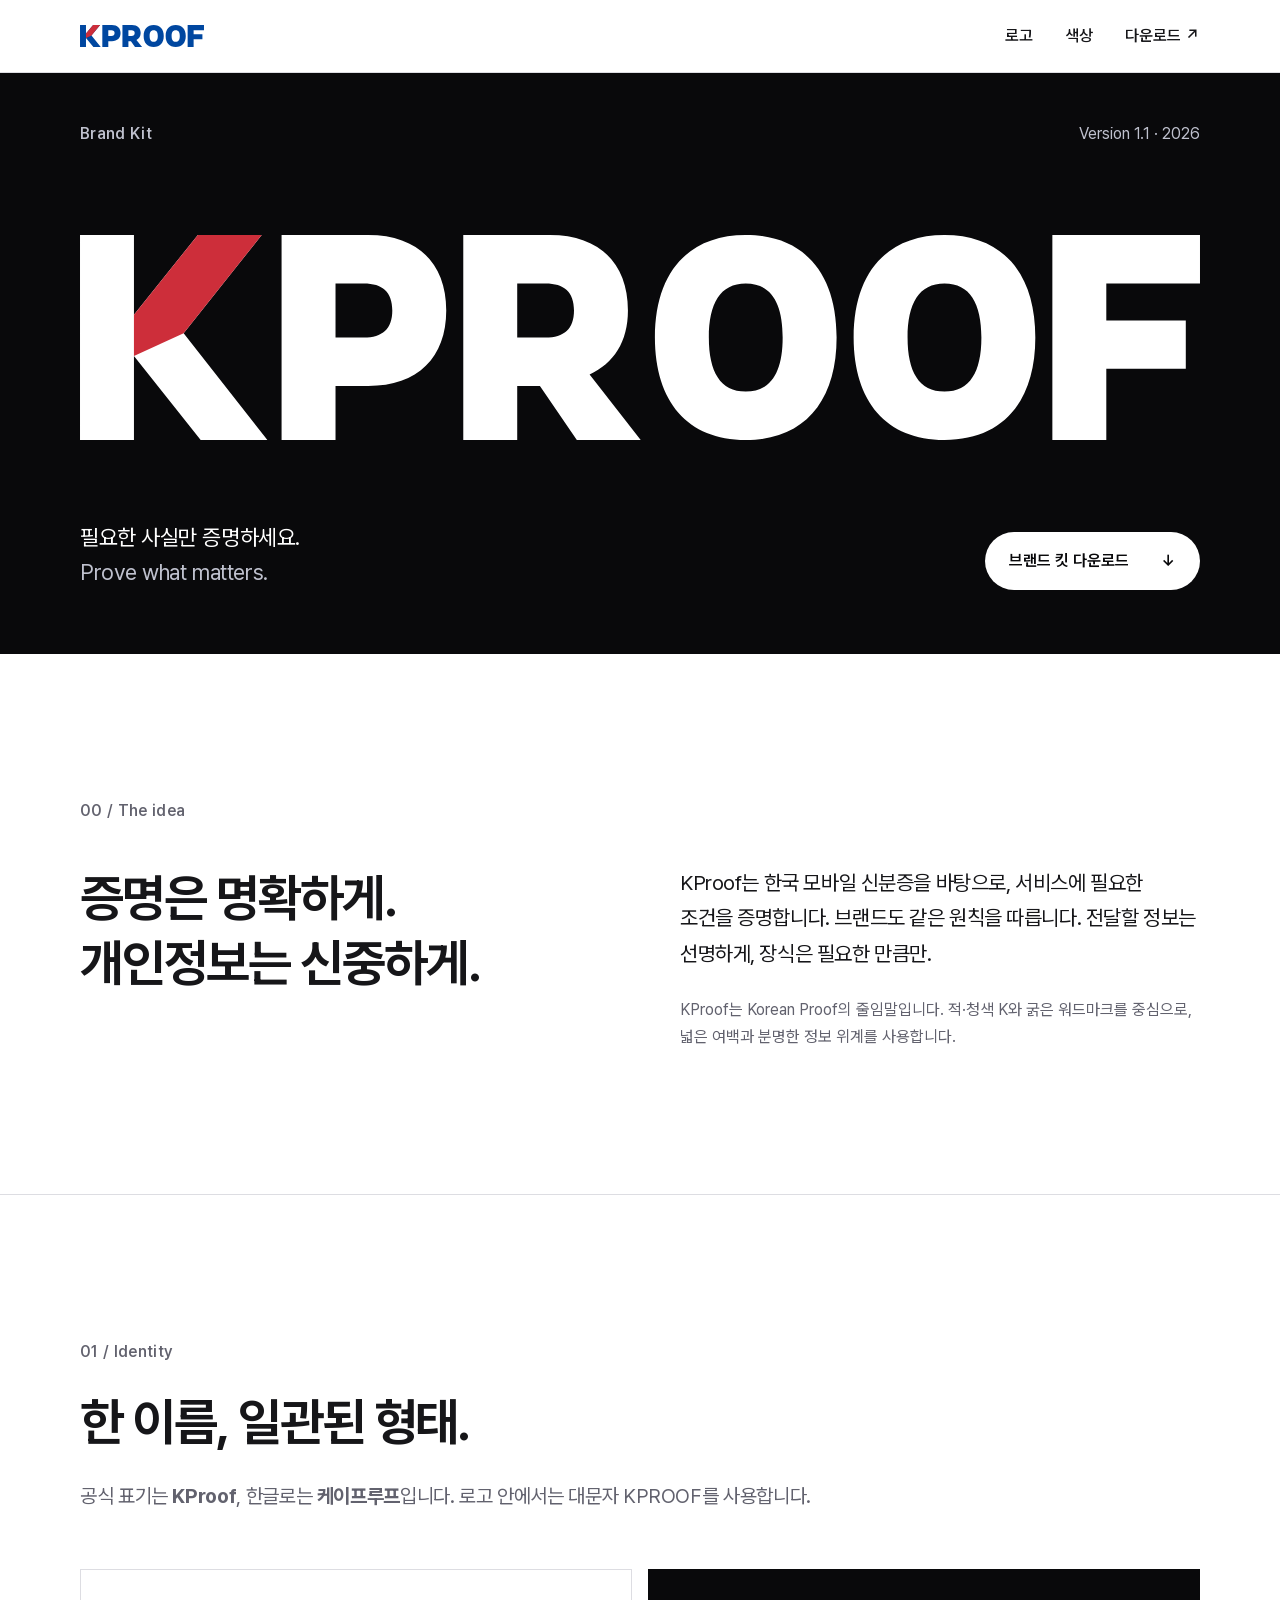
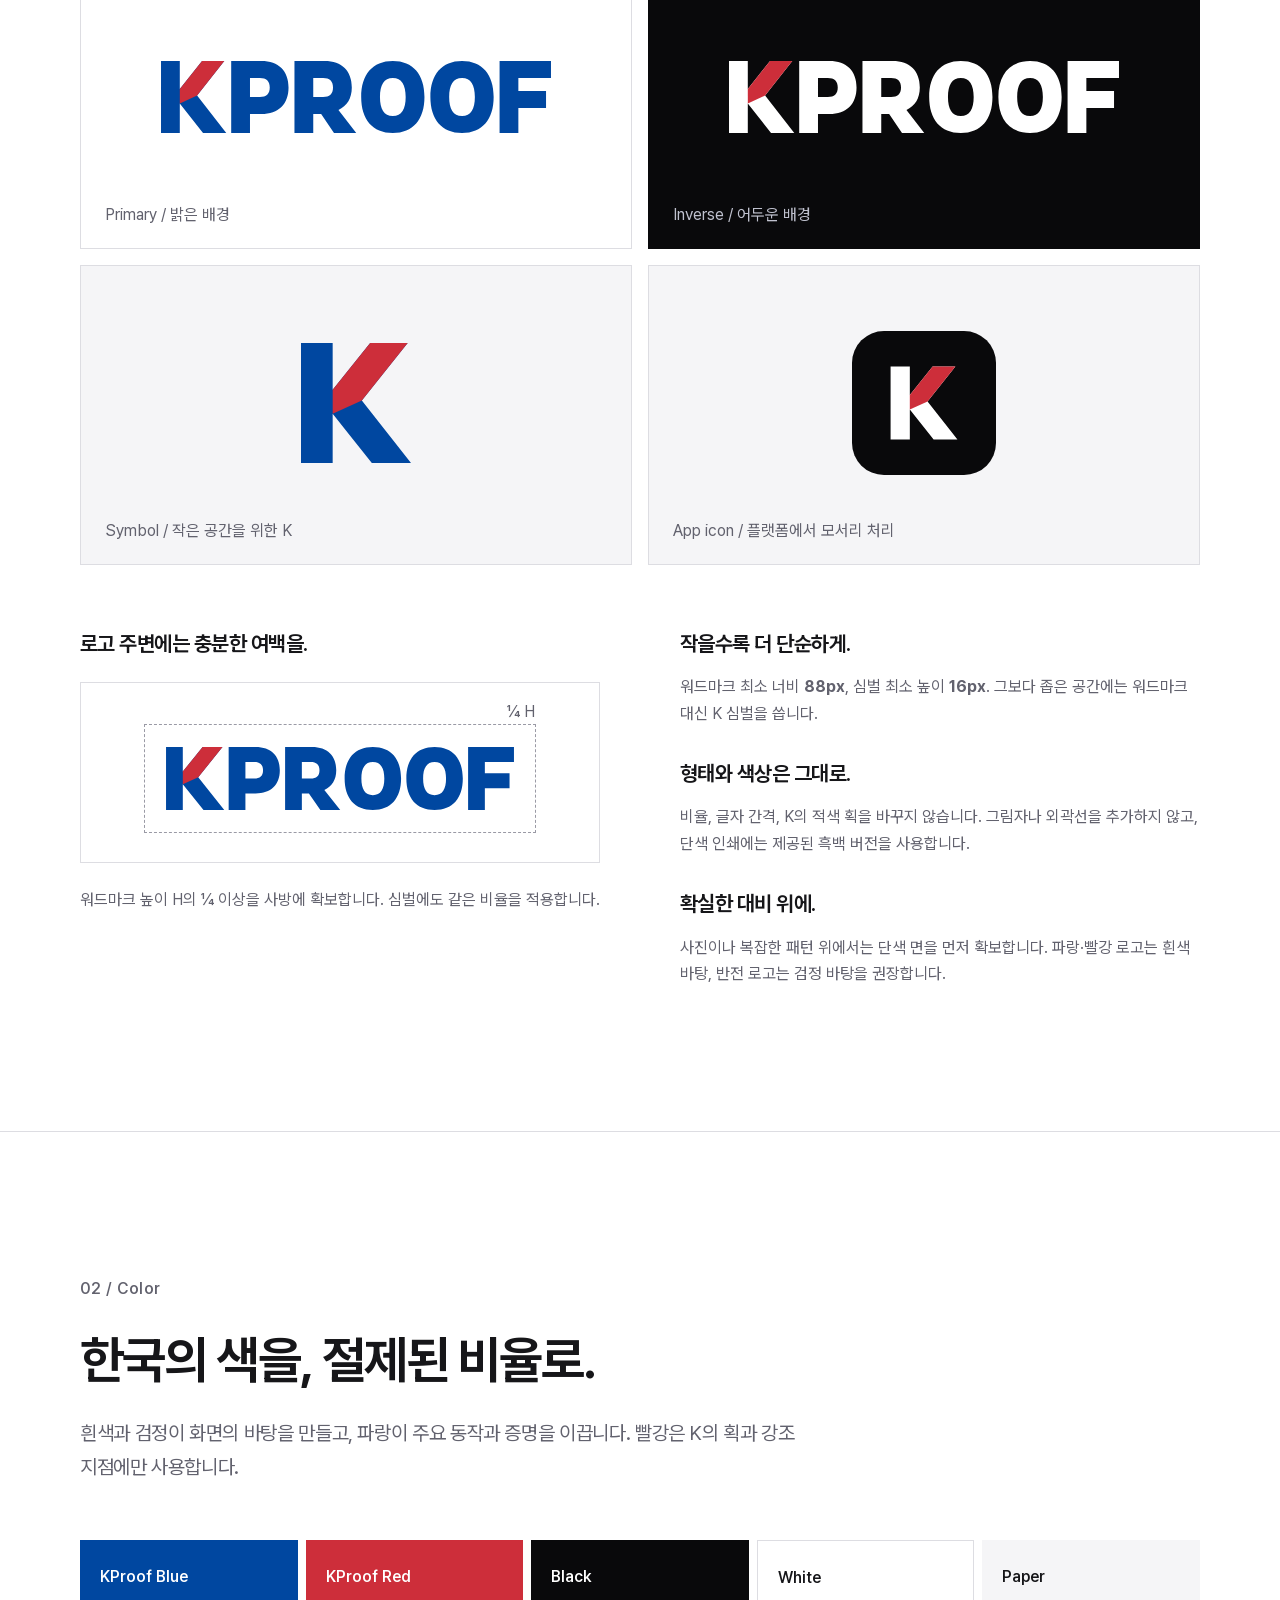
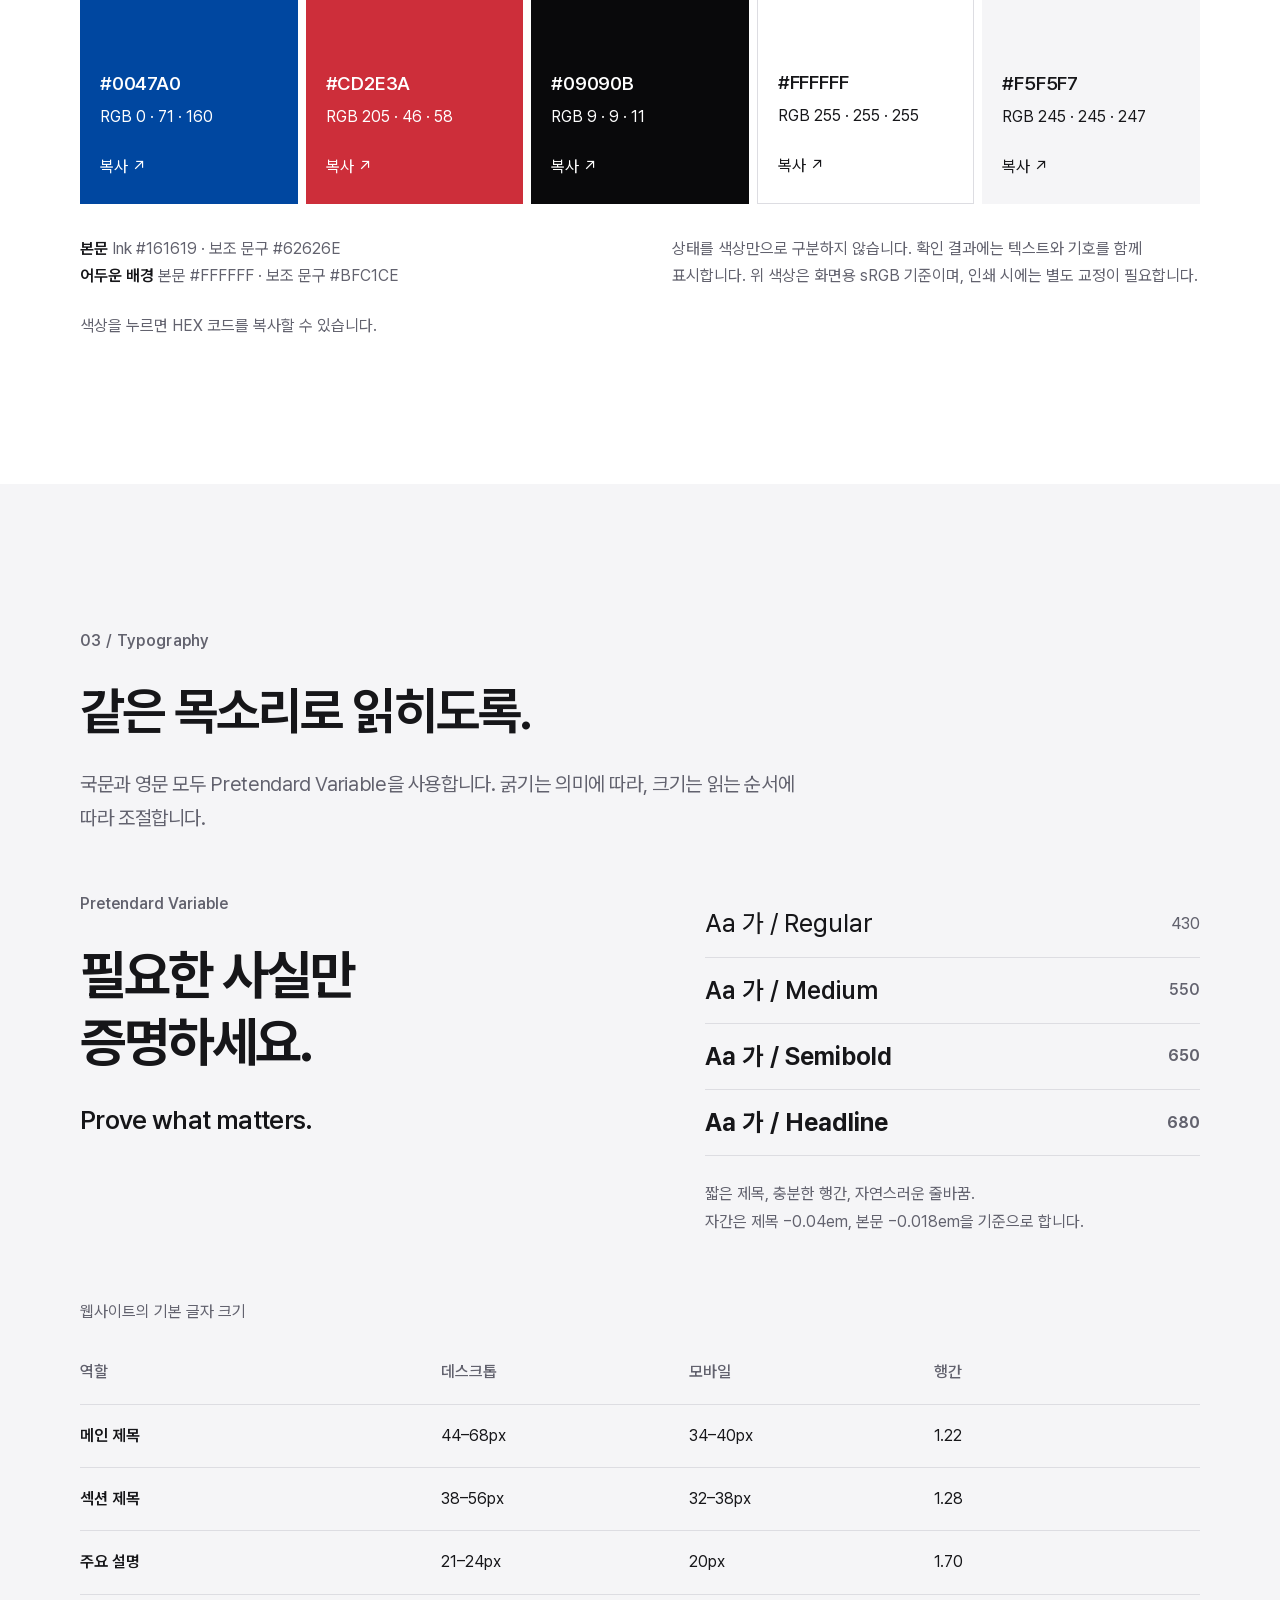
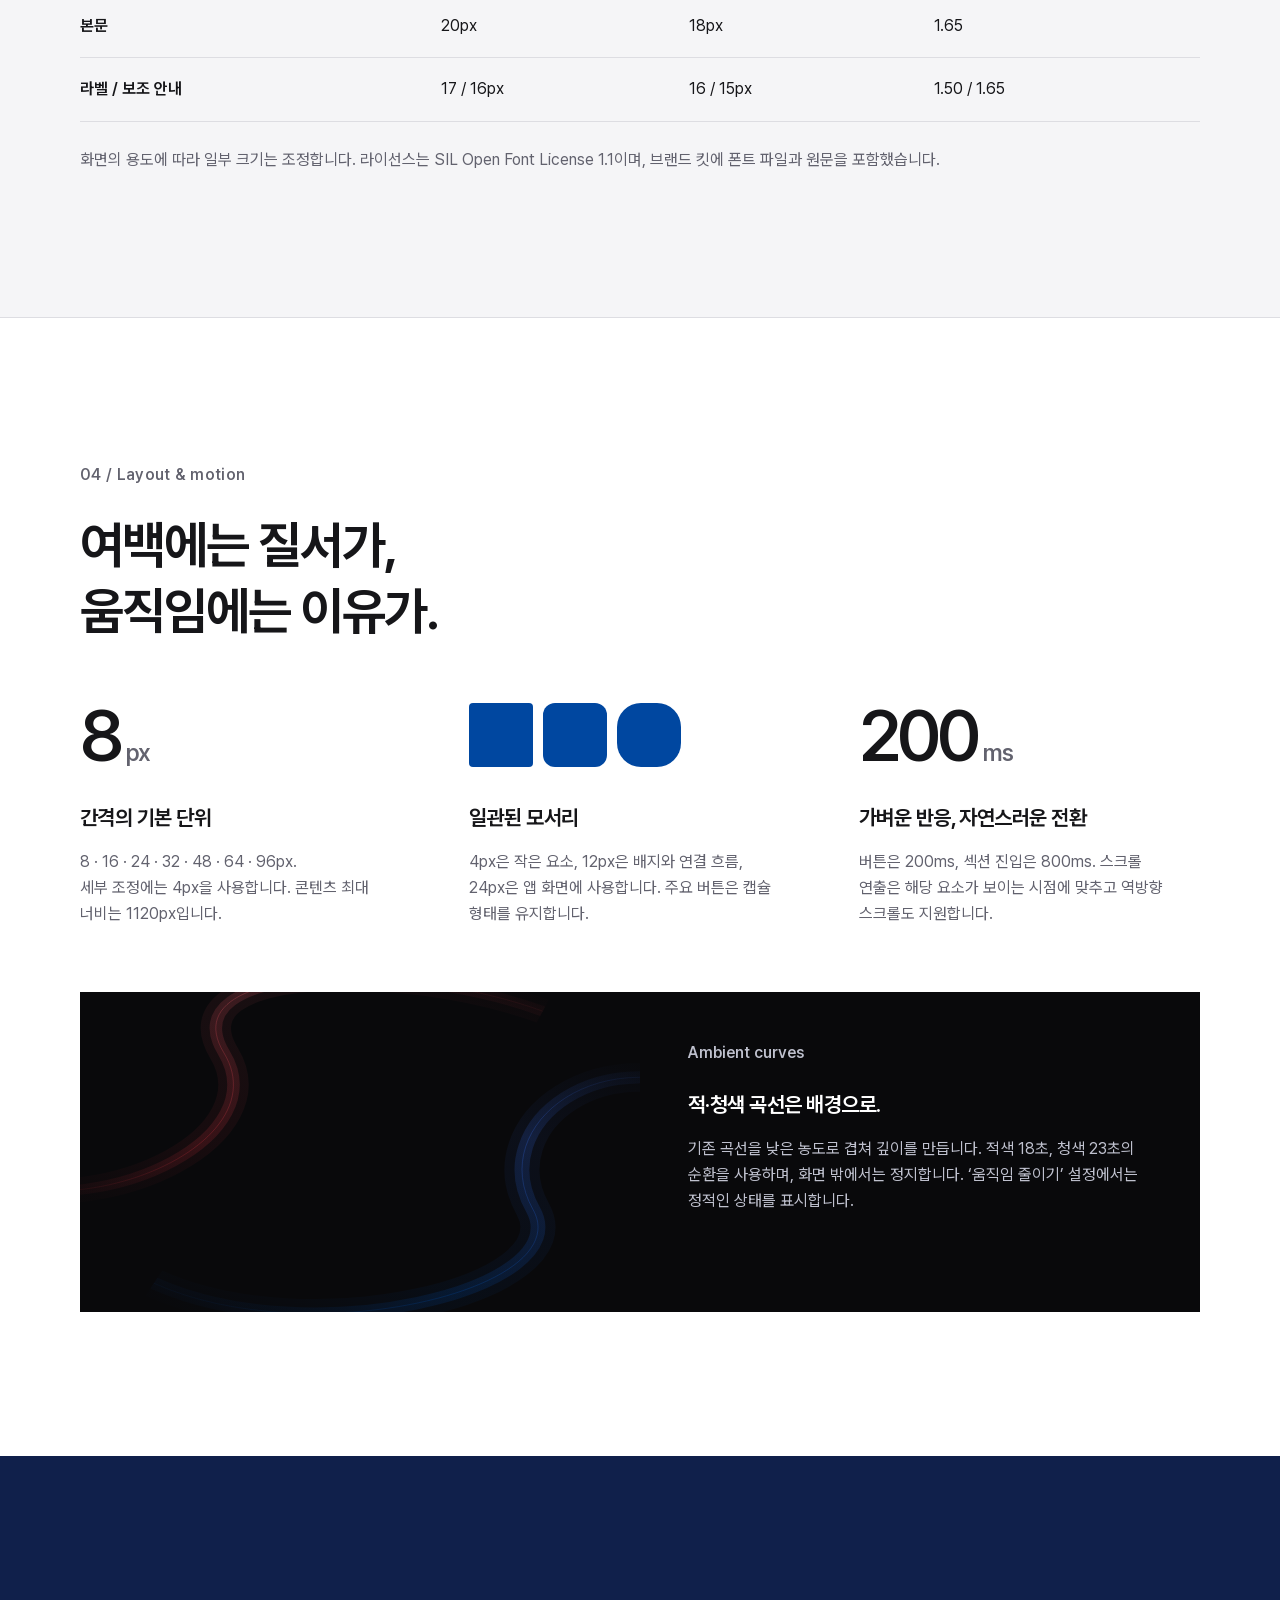
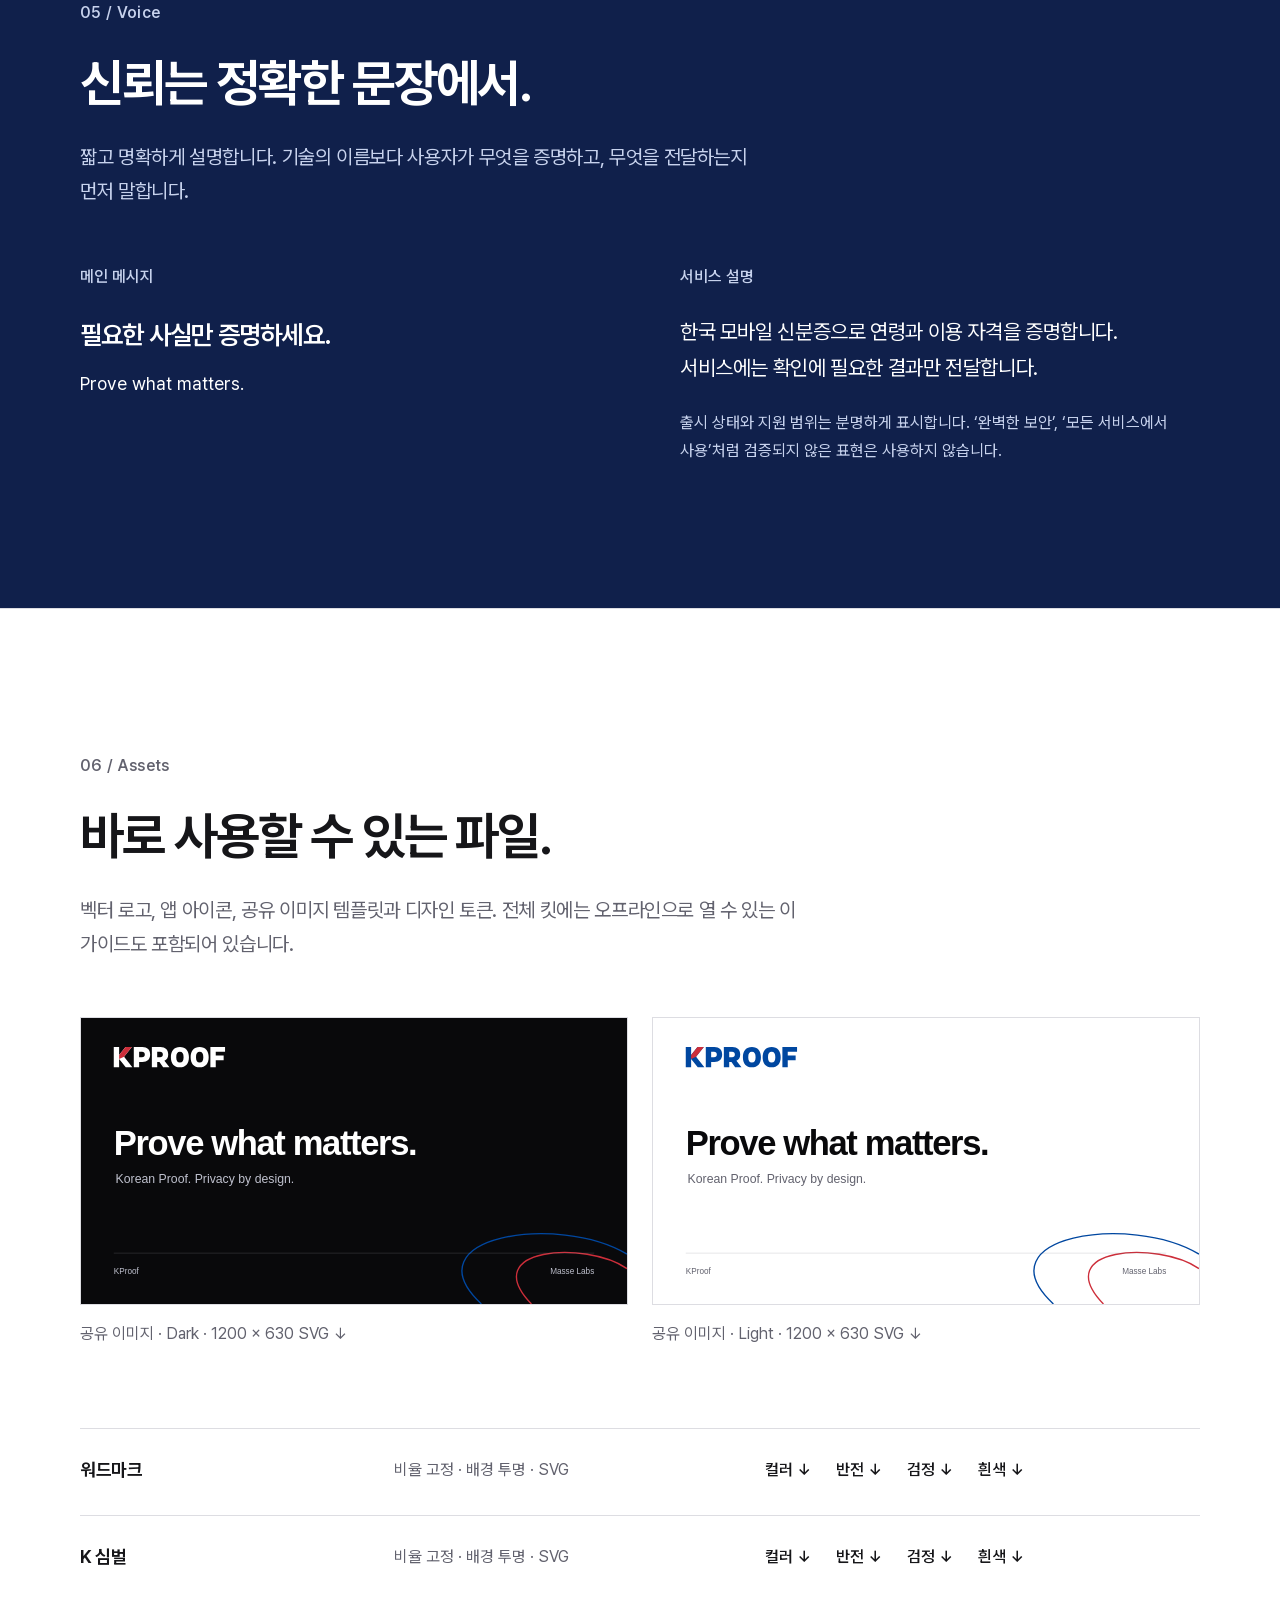
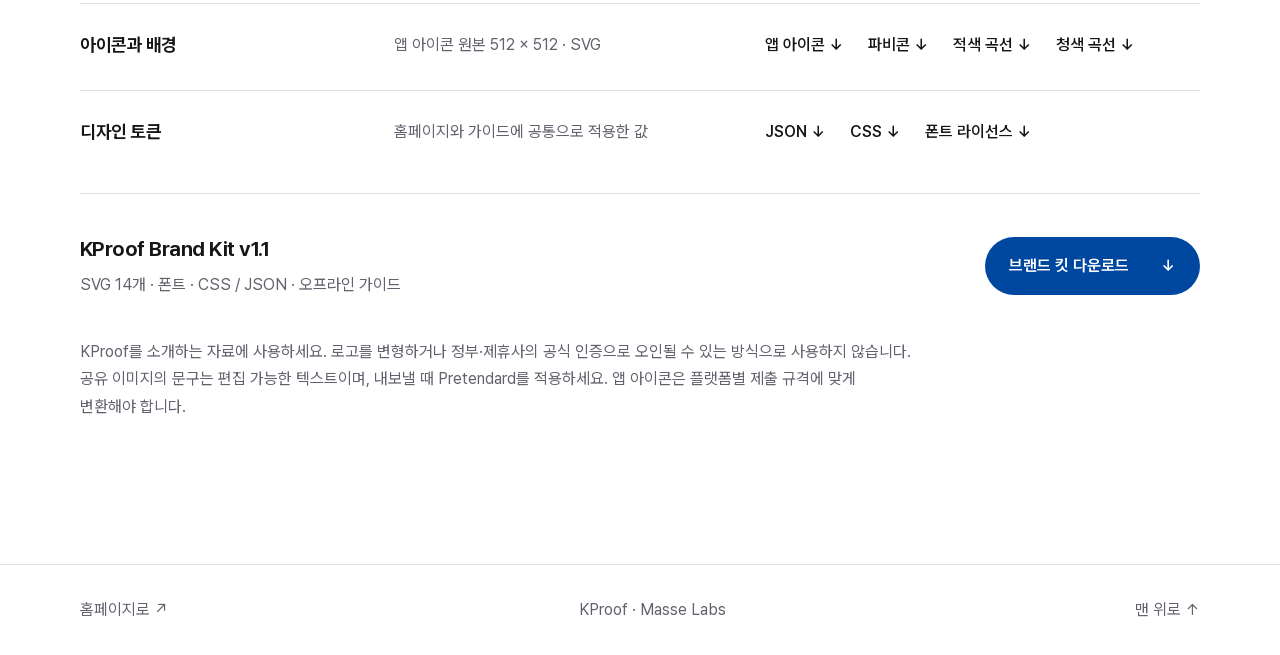
==== commit 9dd91a14: "Clarify Korean Proof and add six-screen app walkthrough" ====
--- a/brand/index.html
+++ b/brand/index.html
@@ -22,7 +22,7 @@
 <main id="main">
   <section class="kit-hero" aria-labelledby="hero-title">
     <div class="wrap">
-      <div class="edition"><h1 id="hero-title">Brand Kit</h1><span>Version 1.0 · 2026</span></div>
+      <div class="edition"><h1 id="hero-title">Brand Kit</h1><span>Version 1.1 · 2026</span></div>
       <img class="hero-wordmark" src="assets/wordmark-inverse.svg" width="789" height="144" alt="KProof">
       <div class="hero-bottom"><p>필요한 사실만 증명하세요.<br><span lang="en">Prove what matters.</span></p><a class="download-button" href="kproof-brand-kit.zip" download>브랜드 킷 다운로드 <span aria-hidden="true">↓</span></a></div>
     </div>
@@ -30,7 +30,7 @@
 
   <section class="wrap introduction section" aria-labelledby="intro-title">
     <p class="section-number">00 / The idea</p>
-    <div class="intro-grid"><h2 id="intro-title">증명은 명확하게.<br>개인정보는 신중하게.</h2><div><p class="lead">KProof는 한국 모바일 신분증을 바탕으로, 서비스에 필요한 조건을 증명합니다. 브랜드도 같은 원칙을 따릅니다. 전달할 정보는 선명하게, 장식은 필요한 만큼만.</p><p class="support">K는 Korea, Proof는 증명을 뜻합니다. 적·청색 K와 굵은 워드마크를 중심으로, 넓은 여백과 분명한 정보 위계를 사용합니다.</p></div></div>
+    <div class="intro-grid"><h2 id="intro-title">증명은 명확하게.<br>개인정보는 신중하게.</h2><div><p class="lead">KProof는 한국 모바일 신분증을 바탕으로, 서비스에 필요한 조건을 증명합니다. 브랜드도 같은 원칙을 따릅니다. 전달할 정보는 선명하게, 장식은 필요한 만큼만.</p><p class="support">KProof는 Korean Proof의 줄임말입니다. 적·청색 K와 굵은 워드마크를 중심으로, 넓은 여백과 분명한 정보 위계를 사용합니다.</p></div></div>
   </section>
 
   <section id="identity" class="section ruled" aria-labelledby="identity-title">
@@ -68,7 +68,7 @@
     <div class="wrap">
       <div class="section-heading"><p class="section-number">03 / Typography</p><h2 id="type-title">같은 목소리로 읽히도록.</h2><p>국문과 영문 모두 Pretendard Variable을 사용합니다. 굵기는 의미에 따라, 크기는 읽는 순서에 따라 조절합니다.</p></div>
       <div class="type-specimen"><div><span class="spec-label">Pretendard Variable</span><p class="type-ko">필요한 사실만<br>증명하세요.</p><p class="type-en" lang="en">Prove what matters.</p></div><div class="type-weights"><p class="weight-430">Aa 가 / Regular <span>430</span></p><p class="weight-550">Aa 가 / Medium <span>550</span></p><p class="weight-650">Aa 가 / Semibold <span>650</span></p><p class="weight-680">Aa 가 / Headline <span>680</span></p><p class="support">짧은 제목, 충분한 행간, 자연스러운 줄바꿈.<br>자간은 제목 −0.04em, 본문 −0.018em을 기준으로 합니다.</p></div></div>
-      <div class="table-scroll"><table><caption>웹사이트의 기본 글자 크기</caption><thead><tr><th scope="col">역할</th><th scope="col">데스크톱</th><th scope="col">모바일</th><th scope="col">행간</th></tr></thead><tbody><tr><th scope="row">메인 제목</th><td>40–64px</td><td>30–36px</td><td>1.22</td></tr><tr><th scope="row">섹션 제목</th><td>34–52px</td><td>29–34px</td><td>1.28</td></tr><tr><th scope="row">주요 설명</th><td>18–22px</td><td>17px</td><td>1.70</td></tr><tr><th scope="row">본문</th><td>17px</td><td>16px</td><td>1.65</td></tr><tr><th scope="row">라벨 / 보조 안내</th><td>14 / 13px</td><td>13 / 12px</td><td>1.50 / 1.65</td></tr></tbody></table></div>
+      <div class="table-scroll"><table><caption>웹사이트의 기본 글자 크기</caption><thead><tr><th scope="col">역할</th><th scope="col">데스크톱</th><th scope="col">모바일</th><th scope="col">행간</th></tr></thead><tbody><tr><th scope="row">메인 제목</th><td>44–68px</td><td>34–40px</td><td>1.22</td></tr><tr><th scope="row">섹션 제목</th><td>38–56px</td><td>32–38px</td><td>1.28</td></tr><tr><th scope="row">주요 설명</th><td>21–24px</td><td>20px</td><td>1.70</td></tr><tr><th scope="row">본문</th><td>20px</td><td>18px</td><td>1.65</td></tr><tr><th scope="row">라벨 / 보조 안내</th><td>17 / 16px</td><td>16 / 15px</td><td>1.50 / 1.65</td></tr></tbody></table></div>
       <p class="support">화면의 용도에 따라 일부 크기는 조정합니다. 라이선스는 SIL Open Font License 1.1이며, 브랜드 킷에 폰트 파일과 원문을 포함했습니다.</p>
     </div>
   </section>
@@ -89,7 +89,7 @@
     <div class="wrap"><div class="section-heading"><p class="section-number">06 / Assets</p><h2 id="downloads-title">바로 사용할 수 있는 파일.</h2><p>벡터 로고, 앱 아이콘, 공유 이미지 템플릿과 디자인 토큰. 전체 킷에는 오프라인으로 열 수 있는 이 가이드도 포함되어 있습니다.</p></div>
       <div class="social-previews"><figure><img src="assets/social-dark.svg" width="1200" height="630" alt="검정 배경의 KProof 공유 이미지 예시"><figcaption><a href="assets/social-dark.svg" download>공유 이미지 · Dark · 1200 × 630 SVG <span aria-hidden="true">↓</span></a></figcaption></figure><figure><img src="assets/social-light.svg" width="1200" height="630" alt="흰색 배경의 KProof 공유 이미지 예시"><figcaption><a href="assets/social-light.svg" download>공유 이미지 · Light · 1200 × 630 SVG <span aria-hidden="true">↓</span></a></figcaption></figure></div>
       <div class="download-list"><div><h3>워드마크</h3><p>비율 고정 · 배경 투명 · SVG</p><div class="file-links"><a href="assets/wordmark-color.svg" download>컬러 ↓</a><a href="assets/wordmark-inverse.svg" download>반전 ↓</a><a href="assets/wordmark-black.svg" download>검정 ↓</a><a href="assets/wordmark-white.svg" download>흰색 ↓</a></div></div><div><h3>K 심벌</h3><p>비율 고정 · 배경 투명 · SVG</p><div class="file-links"><a href="assets/symbol-color.svg" download>컬러 ↓</a><a href="assets/symbol-inverse.svg" download>반전 ↓</a><a href="assets/symbol-black.svg" download>검정 ↓</a><a href="assets/symbol-white.svg" download>흰색 ↓</a></div></div><div><h3>아이콘과 배경</h3><p>앱 아이콘 원본 512 × 512 · SVG</p><div class="file-links"><a href="assets/app-icon.svg" download>앱 아이콘 ↓</a><a href="assets/favicon.svg" download>파비콘 ↓</a><a href="assets/ambient-red.svg" download>적색 곡선 ↓</a><a href="assets/ambient-blue.svg" download>청색 곡선 ↓</a></div></div><div><h3>디자인 토큰</h3><p>홈페이지와 가이드에 공통으로 적용한 값</p><div class="file-links"><a href="tokens.json" download>JSON ↓</a><a href="../css/tokens.css" download>CSS ↓</a><a href="../assets/fonts/OFL.txt" download>폰트 라이선스 ↓</a></div></div></div>
-      <div class="download-end"><div><h3>KProof Brand Kit v1.0</h3><p>SVG 14개 · 폰트 · CSS / JSON · 오프라인 가이드</p></div><a class="download-button" href="kproof-brand-kit.zip" download>브랜드 킷 다운로드 <span aria-hidden="true">↓</span></a></div>
+      <div class="download-end"><div><h3>KProof Brand Kit v1.1</h3><p>SVG 14개 · 폰트 · CSS / JSON · 오프라인 가이드</p></div><a class="download-button" href="kproof-brand-kit.zip" download>브랜드 킷 다운로드 <span aria-hidden="true">↓</span></a></div>
       <p class="support usage-note">KProof를 소개하는 자료에 사용하세요. 로고를 변형하거나 정부·제휴사의 공식 인증으로 오인될 수 있는 방식으로 사용하지 않습니다. 공유 이미지의 문구는 편집 가능한 텍스트이며, 내보낼 때 Pretendard를 적용하세요. 앱 아이콘은 플랫폼별 제출 규격에 맞게 변환해야 합니다.</p>
     </div>
   </section>
--- a/css/tokens.css
+++ b/css/tokens.css
@@ -33,24 +33,24 @@
   --kp-motion-blue-loop: 23s;
   --kp-layout-width: 1120px;
   --kp-layout-section: 144px;
-  --type-display: clamp(40px, 4.5vw, 64px);
-  --type-heading: clamp(34px, 3.8vw, 52px);
-  --type-subheading: clamp(22px, 2.1vw, 26px);
-  --type-lead: clamp(18px, 1.6vw, 22px);
-  --type-body: 17px;
-  --type-label: 14px;
-  --type-caption: 13px;
+  --type-display: clamp(44px, 4.8vw, 68px);
+  --type-heading: clamp(38px, 4vw, 56px);
+  --type-subheading: clamp(24px, 2.2vw, 28px);
+  --type-lead: clamp(21px, 1.8vw, 24px);
+  --type-body: 20px;
+  --type-label: 17px;
+  --type-caption: 16px;
 }
 @media (max-width: 900px) { :root { --kp-layout-section: 96px; } }
 @media (max-width: 600px) {
   :root {
     --kp-layout-section: 80px;
-    --type-display: clamp(30px, 8.2vw, 36px);
-    --type-heading: clamp(29px, 7.6vw, 34px);
-    --type-subheading: 22px;
-    --type-lead: 17px;
-    --type-body: 16px;
-    --type-label: 13px;
-    --type-caption: 12px;
+    --type-display: clamp(34px, 8.8vw, 40px);
+    --type-heading: clamp(32px, 8.2vw, 38px);
+    --type-subheading: 24px;
+    --type-lead: 20px;
+    --type-body: 18px;
+    --type-label: 16px;
+    --type-caption: 15px;
   }
 }
--- a/brand/guide.css
+++ b/brand/guide.css
@@ -1,13 +1,13 @@
 @font-face{font-family:Pretendard;src:url('../assets/fonts/PretendardVariable.woff2') format('woff2');font-weight:100 900;font-display:swap}
-*{box-sizing:border-box}html{scroll-behavior:smooth;scroll-padding-top:88px}body{margin:0;background:var(--kp-color-white);color:var(--kp-color-ink);font-family:var(--kp-font-sans);font-size:17px;line-height:1.65;word-break:keep-all;-webkit-font-smoothing:antialiased}h1,h2,h3,p,figure{margin:0}h1,h2,h3{text-wrap:balance}p{text-wrap:pretty}a{color:inherit;text-decoration:none}button{font:inherit;cursor:pointer}img{max-width:100%;height:auto;display:block}a:focus-visible,button:focus-visible{outline:3px solid var(--kp-color-focus);outline-offset:6px}a:hover{text-decoration:underline;text-underline-offset:5px}::selection{background:var(--kp-color-blue);color:white}.wrap{width:min(var(--kp-layout-width),calc(100% - 80px));margin:auto}.section{padding:var(--kp-layout-section) 0}.ruled{border-top:1px solid var(--kp-color-line)}.skip{position:fixed;left:20px;top:-100px;background:white;color:var(--kp-color-ink);z-index:100;padding:12px 20px}.skip:focus{top:12px}
-.kit-header{position:sticky;top:0;z-index:10;background:rgb(255 255 255 / .96);border-bottom:1px solid var(--kp-color-line)}.header-row{height:72px;display:flex;align-items:center;justify-content:space-between;gap:24px}.home{display:block;flex-shrink:0}.home img{width:124px}.kit-header nav{display:flex;gap:32px;font-size:14px;font-weight:550}.kit-hero{background:var(--kp-color-black);color:var(--kp-color-white);padding:48px 0 64px}.edition{display:flex;justify-content:space-between;align-items:center;color:var(--kp-color-on-dark);font-size:14px}.edition h1{font-size:14px;font-weight:550;letter-spacing:.02em}.hero-wordmark{width:100%;margin:88px 0 80px}.hero-bottom{display:flex;justify-content:space-between;gap:32px;align-items:flex-end}.hero-bottom p{font-size:22px;letter-spacing:-.02em;line-height:1.6}.hero-bottom p span{color:var(--kp-color-on-dark)}.download-button{display:inline-flex;align-items:center;justify-content:space-between;gap:32px;background:var(--kp-color-blue);color:white;border-radius:var(--kp-radius-pill);padding:16px 24px;font-size:16px;font-weight:600;min-height:56px;transition:background var(--kp-motion-quick);white-space:nowrap}.download-button:hover{background:var(--kp-color-blue-hover);text-decoration:none}.kit-hero .download-button{background:white;color:var(--kp-color-black)}.kit-hero .download-button:hover{background:var(--kp-color-paper)}
-.section-number{font-size:14px;font-weight:550;color:var(--kp-color-muted);margin-bottom:40px;letter-spacing:.02em}h2{font-size:var(--type-heading);font-weight:660;line-height:1.28;letter-spacing:-.04em}h3{font-size:21px;font-weight:650;line-height:1.4;letter-spacing:-.025em}.intro-grid{display:grid;grid-template-columns:1fr 1fr;gap:80px}.lead{font-size:21px;line-height:1.7;letter-spacing:-.02em}.support{font-size:14px;color:var(--kp-color-muted);line-height:1.7;margin-top:24px}.section-heading{margin-bottom:56px;max-width:780px}.section-heading>p:last-child:not(.section-number){font-size:20px;line-height:1.7;letter-spacing:-.018em;color:var(--kp-color-muted);margin-top:24px}.section-heading .section-number{margin-bottom:24px}
-.identity-grid{display:grid;grid-template-columns:1fr 1fr;gap:16px}.logo-board,.symbol-board{position:relative;display:flex;align-items:center;justify-content:center;padding:64px 48px 88px;min-height:280px;border:1px solid var(--kp-color-line);background:var(--kp-color-paper)}.logo-board img{width:100%;max-width:390px}.logo-board.dark{background:var(--kp-color-black);border-color:var(--kp-color-black);color:var(--kp-color-white)}.logo-board.light{background:var(--kp-color-white)}figcaption{font-size:14px;color:var(--kp-color-muted)}.logo-board figcaption,.symbol-board figcaption{position:absolute;left:24px;bottom:20px}.logo-board.dark figcaption{color:var(--kp-color-on-dark)}.symbol-board{min-height:300px}.symbol-board>img{width:110px}.app-board>img{width:144px;border-radius:32px}.rules-grid{display:grid;grid-template-columns:1fr 1fr;gap:80px;margin-top:64px}.rules-grid p{color:var(--kp-color-muted);font-size:16px;margin-top:16px}.clearspace{padding:42px 24px 30px;margin:24px 0;border:1px solid var(--kp-color-line)}.clearspace>div{position:relative;padding:4.56%;outline:1px dashed #9a9aa5;max-width:390px;margin:auto}.clearspace img{width:100%}.clearspace span{position:absolute;top:-26px;right:0;font-size:13px;color:var(--kp-color-muted)}.rule-list{display:grid;gap:32px}
-.palette{display:grid;grid-template-columns:repeat(5,1fr);gap:8px}.swatch{min-height:264px;border:0;padding:24px 20px;text-align:left;display:flex;flex-direction:column;justify-content:space-between;gap:48px;color:white;transition:transform var(--kp-motion-quick)}.swatch:hover{transform:translateY(-4px)}.swatch>span:first-child{font-size:15px;font-weight:550}.swatch b{font-size:19px;font-weight:550;letter-spacing:-.01em}.swatch small{display:block;font-size:12px;margin-top:4px}.swatch i{display:block;font-size:13px;font-style:normal;margin-top:24px}.blue{background:var(--kp-color-blue)}.red{background:var(--kp-color-red)}.black{background:var(--kp-color-black)}.white{background:var(--kp-color-white);color:var(--kp-color-ink);border:1px solid var(--kp-color-line)}.paper{background:var(--kp-color-paper);color:var(--kp-color-ink)}.color-notes{display:grid;grid-template-columns:1fr 1fr;gap:64px;margin-top:32px;font-size:14px;color:var(--kp-color-muted)}.color-notes strong{font-weight:600;color:var(--kp-color-ink)}.copy-status{font-size:14px;min-height:24px;margin-top:24px;color:var(--kp-color-muted)}
-.type-section{background:var(--kp-color-paper)}.type-specimen{display:grid;grid-template-columns:1.1fr 1fr;gap:80px;margin-bottom:64px}.spec-label{display:block;font-size:14px;font-weight:550;color:var(--kp-color-muted);margin-bottom:24px}.type-ko{font-size:clamp(40px,4.2vw,58px);line-height:1.24;letter-spacing:-.04em;font-weight:680}.type-en{font-size:26px;letter-spacing:-.025em;margin-top:24px;font-weight:550}.type-weights>p:not(.support){font-size:25px;display:flex;justify-content:space-between;gap:16px;padding:12px 0;border-bottom:1px solid var(--kp-color-line)}.type-weights span{font-size:14px;align-self:center;color:var(--kp-color-muted);font-variant-numeric:tabular-nums}.weight-430{font-weight:430}.weight-550{font-weight:550}.weight-650{font-weight:650}.weight-680{font-weight:680}.table-scroll{overflow-x:auto}table{width:100%;border-collapse:collapse;font-size:16px;white-space:nowrap}caption{text-align:left;font-size:14px;color:var(--kp-color-muted);padding-bottom:16px}th,td{text-align:left;border-bottom:1px solid var(--kp-color-line);padding:18px 16px 18px 0}thead th{font-size:14px;font-weight:550;color:var(--kp-color-muted)}tbody th{font-weight:600}
-.system-grid{display:grid;grid-template-columns:repeat(3,1fr);gap:48px}.system-grid article>p{font-size:16px;color:var(--kp-color-muted);margin-top:16px}.system-value{display:block;font-size:72px;font-weight:550;letter-spacing:-.06em;line-height:1;margin-bottom:32px}.system-value span{font-size:24px;letter-spacing:-.02em;margin-left:6px;color:var(--kp-color-muted)}.radius-sample{display:flex;gap:10px;height:72px;align-items:center;margin-bottom:32px}.radius-sample i{width:64px;height:64px;background:var(--kp-color-blue);border-radius:var(--kp-radius-small)}.radius-sample i:nth-child(2){border-radius:var(--kp-radius-medium)}.radius-sample i:nth-child(3){border-radius:var(--kp-radius-large)}.flow-sample{display:grid;grid-template-columns:1fr 1fr;margin-top:64px;background:var(--kp-color-black);color:white;min-height:320px}.flow-sample>div:last-child{padding:48px}.flow-sample p{font-size:16px;color:var(--kp-color-on-dark);margin-top:16px}.flow-sample .spec-label{font-size:14px;margin-top:0}.flow-art{background:url('assets/ambient-red.svg') center/cover,url('assets/ambient-blue.svg') center/cover;min-height:260px}.voice-section{background:var(--kp-color-blue-night);color:white}.voice-section .section-number,.voice-section .section-heading>p:last-child,.voice-section .spec-label,.voice-section .support{color:#c7d2ed}.voice-grid{display:grid;grid-template-columns:1fr 1fr;gap:80px}.voice-line{font-size:26px;font-weight:600;letter-spacing:-.03em;margin-bottom:12px}.voice-description{font-size:21px;line-height:1.7;letter-spacing:-.018em}
-.social-previews{display:grid;grid-template-columns:1fr 1fr;gap:24px;margin-bottom:64px}.social-previews img{width:100%;border:1px solid var(--kp-color-line)}.social-previews figcaption{padding:16px 0}.download-list>div{padding:28px 0;border-top:1px solid var(--kp-color-line);display:grid;grid-template-columns:1fr 1.2fr 1.5fr;gap:24px;align-items:start}.download-list h3{font-size:18px}.download-list p{font-size:14px;color:var(--kp-color-muted)}.file-links{display:flex;gap:12px 24px;flex-wrap:wrap;font-size:14px;font-weight:550}.file-links a{padding-bottom:4px;white-space:nowrap}.download-end{display:flex;align-items:center;justify-content:space-between;gap:32px;padding:40px 0;border-top:1px solid var(--kp-color-line);margin-top:16px}.download-end p{font-size:14px;margin-top:8px;color:var(--kp-color-muted)}.usage-note{max-width:840px;margin-top:0}.kit-footer{border-top:1px solid var(--kp-color-line);padding:32px 0;font-size:14px;color:var(--kp-color-muted)}.kit-footer>.wrap{display:flex;align-items:center;justify-content:space-between;gap:24px}
+*{box-sizing:border-box}html{scroll-behavior:smooth;scroll-padding-top:88px}body{margin:0;background:var(--kp-color-white);color:var(--kp-color-ink);font-family:var(--kp-font-sans);font-size:18px;line-height:1.65;word-break:keep-all;-webkit-font-smoothing:antialiased}h1,h2,h3,p,figure{margin:0}h1,h2,h3{text-wrap:balance}p{text-wrap:pretty}a{color:inherit;text-decoration:none}button{font:inherit;cursor:pointer}img{max-width:100%;height:auto;display:block}a:focus-visible,button:focus-visible{outline:3px solid var(--kp-color-focus);outline-offset:6px}a:hover{text-decoration:underline;text-underline-offset:5px}::selection{background:var(--kp-color-blue);color:white}.wrap{width:min(var(--kp-layout-width),calc(100% - 80px));margin:auto}.section{padding:var(--kp-layout-section) 0}.ruled{border-top:1px solid var(--kp-color-line)}.skip{position:fixed;left:20px;top:-100px;background:white;color:var(--kp-color-ink);z-index:100;padding:12px 20px}.skip:focus{top:12px}
+.kit-header{position:sticky;top:0;z-index:10;background:rgb(255 255 255 / .96);border-bottom:1px solid var(--kp-color-line)}.header-row{height:72px;display:flex;align-items:center;justify-content:space-between;gap:24px}.home{display:block;flex-shrink:0}.home img{width:124px}.kit-header nav{display:flex;gap:32px;font-size:16px;font-weight:550}.kit-hero{background:var(--kp-color-black);color:var(--kp-color-white);padding:48px 0 64px}.edition{display:flex;justify-content:space-between;align-items:center;color:var(--kp-color-on-dark);font-size:16px}.edition h1{font-size:16px;font-weight:550;letter-spacing:.02em}.hero-wordmark{width:100%;margin:88px 0 80px}.hero-bottom{display:flex;justify-content:space-between;gap:32px;align-items:flex-end}.hero-bottom p{font-size:22px;letter-spacing:-.02em;line-height:1.6}.hero-bottom p span{color:var(--kp-color-on-dark)}.download-button{display:inline-flex;align-items:center;justify-content:space-between;gap:32px;background:var(--kp-color-blue);color:white;border-radius:var(--kp-radius-pill);padding:16px 24px;font-size:16px;font-weight:600;min-height:56px;transition:background var(--kp-motion-quick);white-space:nowrap}.download-button:hover{background:var(--kp-color-blue-hover);text-decoration:none}.kit-hero .download-button{background:white;color:var(--kp-color-black)}.kit-hero .download-button:hover{background:var(--kp-color-paper)}
+.section-number{font-size:16px;font-weight:550;color:var(--kp-color-muted);margin-bottom:40px;letter-spacing:.02em}h2{font-size:var(--type-heading);font-weight:660;line-height:1.28;letter-spacing:-.04em}h3{font-size:21px;font-weight:650;line-height:1.4;letter-spacing:-.025em}.intro-grid{display:grid;grid-template-columns:1fr 1fr;gap:80px}.lead{font-size:21px;line-height:1.7;letter-spacing:-.02em}.support{font-size:16px;color:var(--kp-color-muted);line-height:1.7;margin-top:24px}.section-heading{margin-bottom:56px;max-width:780px}.section-heading>p:last-child:not(.section-number){font-size:20px;line-height:1.7;letter-spacing:-.018em;color:var(--kp-color-muted);margin-top:24px}.section-heading .section-number{margin-bottom:24px}
+.identity-grid{display:grid;grid-template-columns:1fr 1fr;gap:16px}.logo-board,.symbol-board{position:relative;display:flex;align-items:center;justify-content:center;padding:64px 48px 88px;min-height:280px;border:1px solid var(--kp-color-line);background:var(--kp-color-paper)}.logo-board img{width:100%;max-width:390px}.logo-board.dark{background:var(--kp-color-black);border-color:var(--kp-color-black);color:var(--kp-color-white)}.logo-board.light{background:var(--kp-color-white)}figcaption{font-size:16px;color:var(--kp-color-muted)}.logo-board figcaption,.symbol-board figcaption{position:absolute;left:24px;bottom:20px}.logo-board.dark figcaption{color:var(--kp-color-on-dark)}.symbol-board{min-height:300px}.symbol-board>img{width:110px}.app-board>img{width:144px;border-radius:32px}.rules-grid{display:grid;grid-template-columns:1fr 1fr;gap:80px;margin-top:64px}.rules-grid p{color:var(--kp-color-muted);font-size:16px;margin-top:16px}.clearspace{padding:42px 24px 30px;margin:24px 0;border:1px solid var(--kp-color-line)}.clearspace>div{position:relative;padding:4.56%;outline:1px dashed #9a9aa5;max-width:390px;margin:auto}.clearspace img{width:100%}.clearspace span{position:absolute;top:-26px;right:0;font-size:16px;color:var(--kp-color-muted)}.rule-list{display:grid;gap:32px}
+.palette{display:grid;grid-template-columns:repeat(5,1fr);gap:8px}.swatch{min-height:264px;border:0;padding:24px 20px;text-align:left;display:flex;flex-direction:column;justify-content:space-between;gap:48px;color:white;transition:transform var(--kp-motion-quick)}.swatch:hover{transform:translateY(-4px)}.swatch>span:first-child{font-size:16px;font-weight:550}.swatch b{font-size:19px;font-weight:550;letter-spacing:-.01em}.swatch small{display:block;font-size:16px;margin-top:4px}.swatch i{display:block;font-size:16px;font-style:normal;margin-top:24px}.blue{background:var(--kp-color-blue)}.red{background:var(--kp-color-red)}.black{background:var(--kp-color-black)}.white{background:var(--kp-color-white);color:var(--kp-color-ink);border:1px solid var(--kp-color-line)}.paper{background:var(--kp-color-paper);color:var(--kp-color-ink)}.color-notes{display:grid;grid-template-columns:1fr 1fr;gap:64px;margin-top:32px;font-size:16px;color:var(--kp-color-muted)}.color-notes strong{font-weight:600;color:var(--kp-color-ink)}.copy-status{font-size:16px;min-height:24px;margin-top:24px;color:var(--kp-color-muted)}
+.type-section{background:var(--kp-color-paper)}.type-specimen{display:grid;grid-template-columns:1.1fr 1fr;gap:80px;margin-bottom:64px}.spec-label{display:block;font-size:16px;font-weight:550;color:var(--kp-color-muted);margin-bottom:24px}.type-ko{font-size:clamp(40px,4.2vw,58px);line-height:1.24;letter-spacing:-.04em;font-weight:680}.type-en{font-size:26px;letter-spacing:-.025em;margin-top:24px;font-weight:550}.type-weights>p:not(.support){font-size:25px;display:flex;justify-content:space-between;gap:16px;padding:12px 0;border-bottom:1px solid var(--kp-color-line)}.type-weights span{font-size:16px;align-self:center;color:var(--kp-color-muted);font-variant-numeric:tabular-nums}.weight-430{font-weight:430}.weight-550{font-weight:550}.weight-650{font-weight:650}.weight-680{font-weight:680}.table-scroll{overflow-x:auto}table{width:100%;border-collapse:collapse;font-size:16px;white-space:nowrap}caption{text-align:left;font-size:16px;color:var(--kp-color-muted);padding-bottom:16px}th,td{text-align:left;border-bottom:1px solid var(--kp-color-line);padding:18px 16px 18px 0}thead th{font-size:16px;font-weight:550;color:var(--kp-color-muted)}tbody th{font-weight:600}
+.system-grid{display:grid;grid-template-columns:repeat(3,1fr);gap:48px}.system-grid article>p{font-size:16px;color:var(--kp-color-muted);margin-top:16px}.system-value{display:block;font-size:72px;font-weight:550;letter-spacing:-.06em;line-height:1;margin-bottom:32px}.system-value span{font-size:24px;letter-spacing:-.02em;margin-left:6px;color:var(--kp-color-muted)}.radius-sample{display:flex;gap:10px;height:72px;align-items:center;margin-bottom:32px}.radius-sample i{width:64px;height:64px;background:var(--kp-color-blue);border-radius:var(--kp-radius-small)}.radius-sample i:nth-child(2){border-radius:var(--kp-radius-medium)}.radius-sample i:nth-child(3){border-radius:var(--kp-radius-large)}.flow-sample{display:grid;grid-template-columns:1fr 1fr;margin-top:64px;background:var(--kp-color-black);color:white;min-height:320px}.flow-sample>div:last-child{padding:48px}.flow-sample p{font-size:16px;color:var(--kp-color-on-dark);margin-top:16px}.flow-sample .spec-label{font-size:16px;margin-top:0}.flow-art{background:url('assets/ambient-red.svg') center/cover,url('assets/ambient-blue.svg') center/cover;min-height:260px}.voice-section{background:var(--kp-color-blue-night);color:white}.voice-section .section-number,.voice-section .section-heading>p:last-child,.voice-section .spec-label,.voice-section .support{color:#c7d2ed}.voice-grid{display:grid;grid-template-columns:1fr 1fr;gap:80px}.voice-line{font-size:26px;font-weight:600;letter-spacing:-.03em;margin-bottom:12px}.voice-description{font-size:21px;line-height:1.7;letter-spacing:-.018em}
+.social-previews{display:grid;grid-template-columns:1fr 1fr;gap:24px;margin-bottom:64px}.social-previews img{width:100%;border:1px solid var(--kp-color-line)}.social-previews figcaption{padding:16px 0}.download-list>div{padding:28px 0;border-top:1px solid var(--kp-color-line);display:grid;grid-template-columns:1fr 1.2fr 1.5fr;gap:24px;align-items:start}.download-list h3{font-size:18px}.download-list p{font-size:16px;color:var(--kp-color-muted)}.file-links{display:flex;gap:12px 24px;flex-wrap:wrap;font-size:16px;font-weight:550}.file-links a{padding-bottom:4px;white-space:nowrap}.download-end{display:flex;align-items:center;justify-content:space-between;gap:32px;padding:40px 0;border-top:1px solid var(--kp-color-line);margin-top:16px}.download-end p{font-size:16px;margin-top:8px;color:var(--kp-color-muted)}.usage-note{max-width:840px;margin-top:0}.kit-footer{border-top:1px solid var(--kp-color-line);padding:32px 0;font-size:16px;color:var(--kp-color-muted)}.kit-footer>.wrap{display:flex;align-items:center;justify-content:space-between;gap:24px}
 @media(max-width:900px){.wrap{width:calc(100% - 48px)}.intro-grid,.rules-grid,.type-specimen,.voice-grid{gap:40px}.palette{grid-template-columns:repeat(3,1fr)}.system-grid{gap:24px}.system-value{font-size:60px}.radius-sample{gap:6px}.radius-sample i{width:48px;height:48px}.flow-sample>div:last-child{padding:32px}.download-list>div{grid-template-columns:1fr 2fr}.file-links{grid-column:2}.section-heading{margin-bottom:40px}}
-@media(max-width:600px){html{scroll-padding-top:80px}.wrap{width:calc(100% - 40px)}.header-row{height:64px;gap:16px}.home img{width:104px}.kit-header nav{gap:18px;font-size:13px}.kit-header nav a:first-child{display:none}.kit-hero{padding:32px 0 40px}.edition,.edition h1{font-size:13px}.hero-wordmark{margin:64px 0 56px}.hero-bottom{display:block}.hero-bottom p{font-size:19px}.hero-bottom .download-button{margin-top:32px}.download-button{font-size:15px;min-height:52px;padding:14px 20px}.section-number{margin-bottom:28px}.intro-grid,.rules-grid,.type-specimen,.voice-grid{grid-template-columns:1fr;gap:32px}.lead{font-size:18px}.section-heading>p:last-child:not(.section-number){font-size:17px;margin-top:20px}.identity-grid{gap:12px}.logo-board{grid-column:1/-1;padding:64px 32px 80px;min-height:210px}.symbol-board{min-height:232px;padding:40px 20px 80px}.symbol-board>img{width:74px}.app-board>img{width:96px;border-radius:22px}.logo-board figcaption,.symbol-board figcaption{left:16px;bottom:16px;font-size:12px;right:12px}.rules-grid{margin-top:40px}.rules-grid p{font-size:15px}.palette{grid-template-columns:1fr 1fr;gap:8px}.swatch{min-height:240px;padding:20px 16px}.swatch:first-child{grid-column:1/-1;min-height:220px}.color-notes{grid-template-columns:1fr;gap:20px}.type-ko{font-size:40px}.type-en{font-size:23px}.type-weights>p:not(.support){font-size:22px}table{font-size:14px}th,td{padding-right:18px}.type-specimen{margin-bottom:40px}.system-grid{grid-template-columns:1fr;gap:40px}.system-value,.radius-sample{margin-bottom:20px}.system-grid article{padding-bottom:32px;border-bottom:1px solid var(--kp-color-line)}.system-grid article:last-child{padding-bottom:0;border-bottom:0}.flow-sample{grid-template-columns:1fr;margin-top:40px}.flow-art{min-height:200px}.flow-sample>div:last-child{padding:28px}.voice-line{font-size:23px}.voice-description{font-size:18px}.social-previews{grid-template-columns:1fr;gap:24px;margin-bottom:40px}.download-list>div{grid-template-columns:1fr;gap:8px}.file-links{grid-column:auto;margin-top:12px;gap:16px 24px}.download-end{display:block}.download-end .download-button{margin-top:24px}.kit-footer>.wrap{flex-wrap:wrap;gap:16px}.kit-footer p{order:3;width:100%}.kit-footer a:last-child{margin-left:auto}}
+@media(max-width:600px){html{scroll-padding-top:80px}.wrap{width:calc(100% - 40px)}.header-row{height:64px;gap:16px}.home img{width:104px}.kit-header nav{gap:18px;font-size:16px}.kit-header nav a:first-child{display:none}.kit-hero{padding:32px 0 40px}.edition,.edition h1{font-size:16px}.hero-wordmark{margin:64px 0 56px}.hero-bottom{display:block}.hero-bottom p{font-size:19px}.hero-bottom .download-button{margin-top:32px}.download-button{font-size:16px;min-height:52px;padding:14px 20px}.section-number{margin-bottom:28px}.intro-grid,.rules-grid,.type-specimen,.voice-grid{grid-template-columns:1fr;gap:32px}.lead{font-size:18px}.section-heading>p:last-child:not(.section-number){font-size:18px;margin-top:20px}.identity-grid{gap:12px}.logo-board{grid-column:1/-1;padding:64px 32px 80px;min-height:210px}.symbol-board{min-height:232px;padding:40px 20px 80px}.symbol-board>img{width:74px}.app-board>img{width:96px;border-radius:22px}.logo-board figcaption,.symbol-board figcaption{left:16px;bottom:16px;font-size:16px;right:12px}.rules-grid{margin-top:40px}.rules-grid p{font-size:16px}.palette{grid-template-columns:1fr 1fr;gap:8px}.swatch{min-height:240px;padding:20px 16px}.swatch:first-child{grid-column:1/-1;min-height:220px}.color-notes{grid-template-columns:1fr;gap:20px}.type-ko{font-size:40px}.type-en{font-size:23px}.type-weights>p:not(.support){font-size:22px}table{font-size:16px}th,td{padding-right:18px}.type-specimen{margin-bottom:40px}.system-grid{grid-template-columns:1fr;gap:40px}.system-value,.radius-sample{margin-bottom:20px}.system-grid article{padding-bottom:32px;border-bottom:1px solid var(--kp-color-line)}.system-grid article:last-child{padding-bottom:0;border-bottom:0}.flow-sample{grid-template-columns:1fr;margin-top:40px}.flow-art{min-height:200px}.flow-sample>div:last-child{padding:28px}.voice-line{font-size:23px}.voice-description{font-size:18px}.social-previews{grid-template-columns:1fr;gap:24px;margin-bottom:40px}.download-list>div{grid-template-columns:1fr;gap:8px}.file-links{grid-column:auto;margin-top:12px;gap:16px 24px}.download-end{display:block}.download-end .download-button{margin-top:24px}.kit-footer>.wrap{flex-wrap:wrap;gap:16px}.kit-footer p{order:3;width:100%}.kit-footer a:last-child{margin-left:auto}}
 @media(prefers-reduced-motion:reduce){html{scroll-behavior:auto}*,*:before,*:after{transition:none!important;animation:none!important}.swatch:hover{transform:none}}
-@media print{html{scroll-behavior:auto}.kit-header,.skip,.download-button,.copy-status{display:none}.wrap{width:100%}.section{padding:40px 0}.kit-hero{padding:24px}.hero-wordmark{margin:40px 0}.logo-board,.symbol-board,.social-previews figure,.rules-grid>div,.system-grid article{break-inside:avoid}body{print-color-adjust:exact;-webkit-print-color-adjust:exact}.section-heading{break-after:avoid}h2{font-size:32px}.support,.kit-footer{font-size:12px}.flow-sample{min-height:0}.usage-note{margin-top:24px}}
+@media print{html{scroll-behavior:auto}.kit-header,.skip,.download-button,.copy-status{display:none}.wrap{width:100%}.section{padding:40px 0}.kit-hero{padding:24px}.hero-wordmark{margin:40px 0}.logo-board,.symbol-board,.social-previews figure,.rules-grid>div,.system-grid article{break-inside:avoid}body{print-color-adjust:exact;-webkit-print-color-adjust:exact}.section-heading{break-after:avoid}h2{font-size:32px}.support,.kit-footer{font-size:16px}.flow-sample{min-height:0}.usage-note{margin-top:24px}}
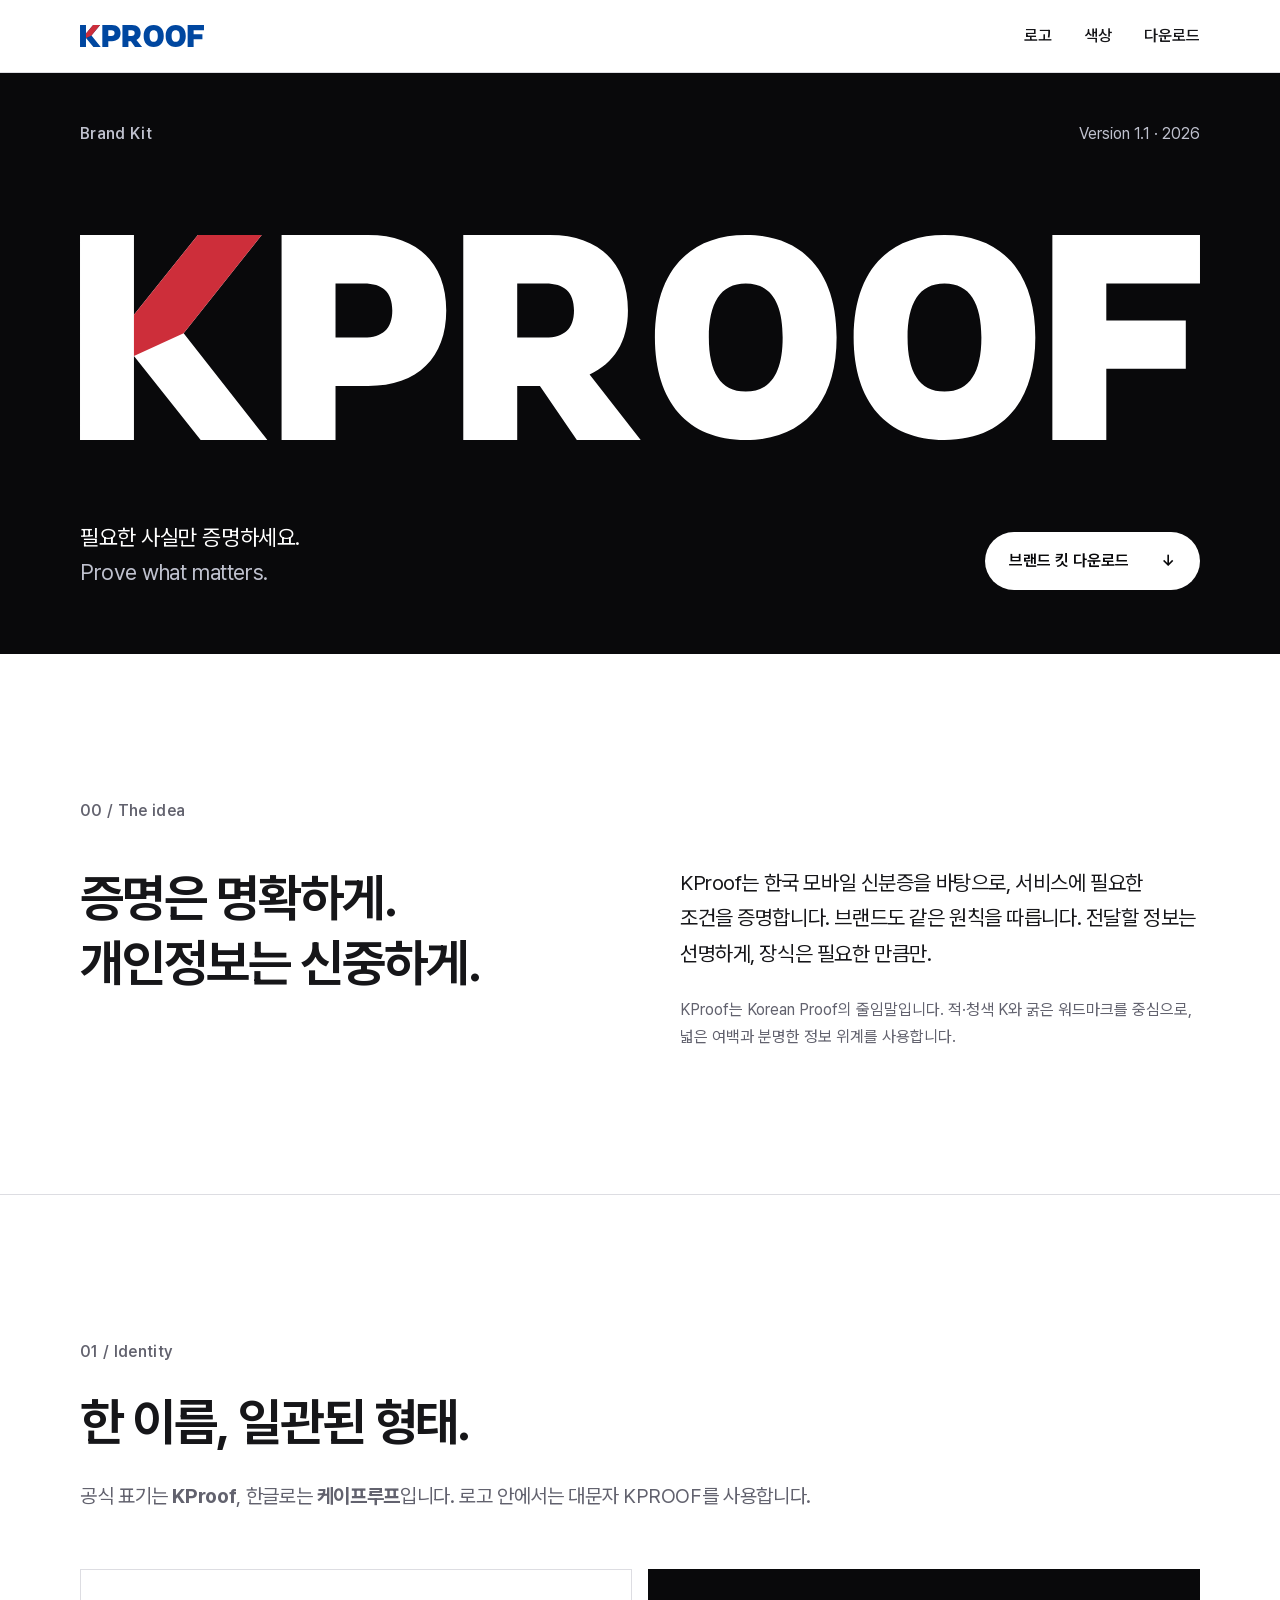
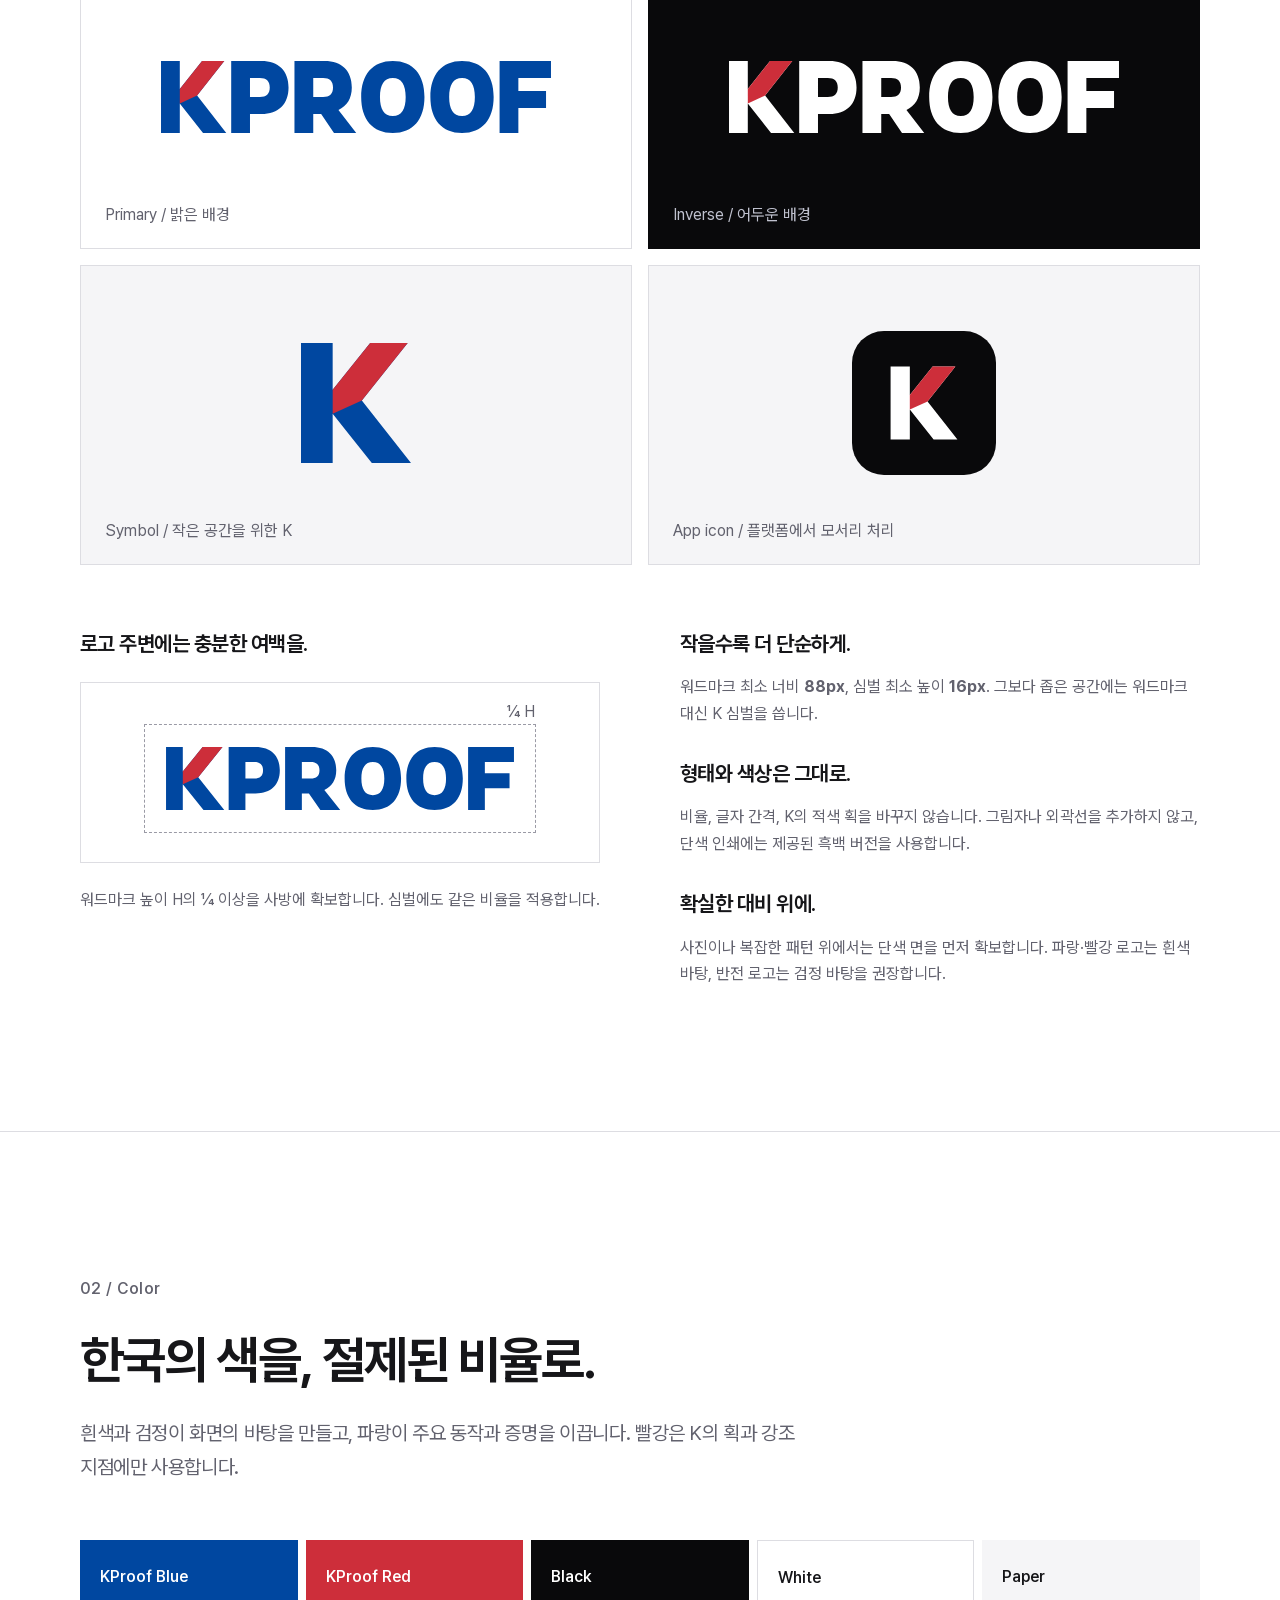
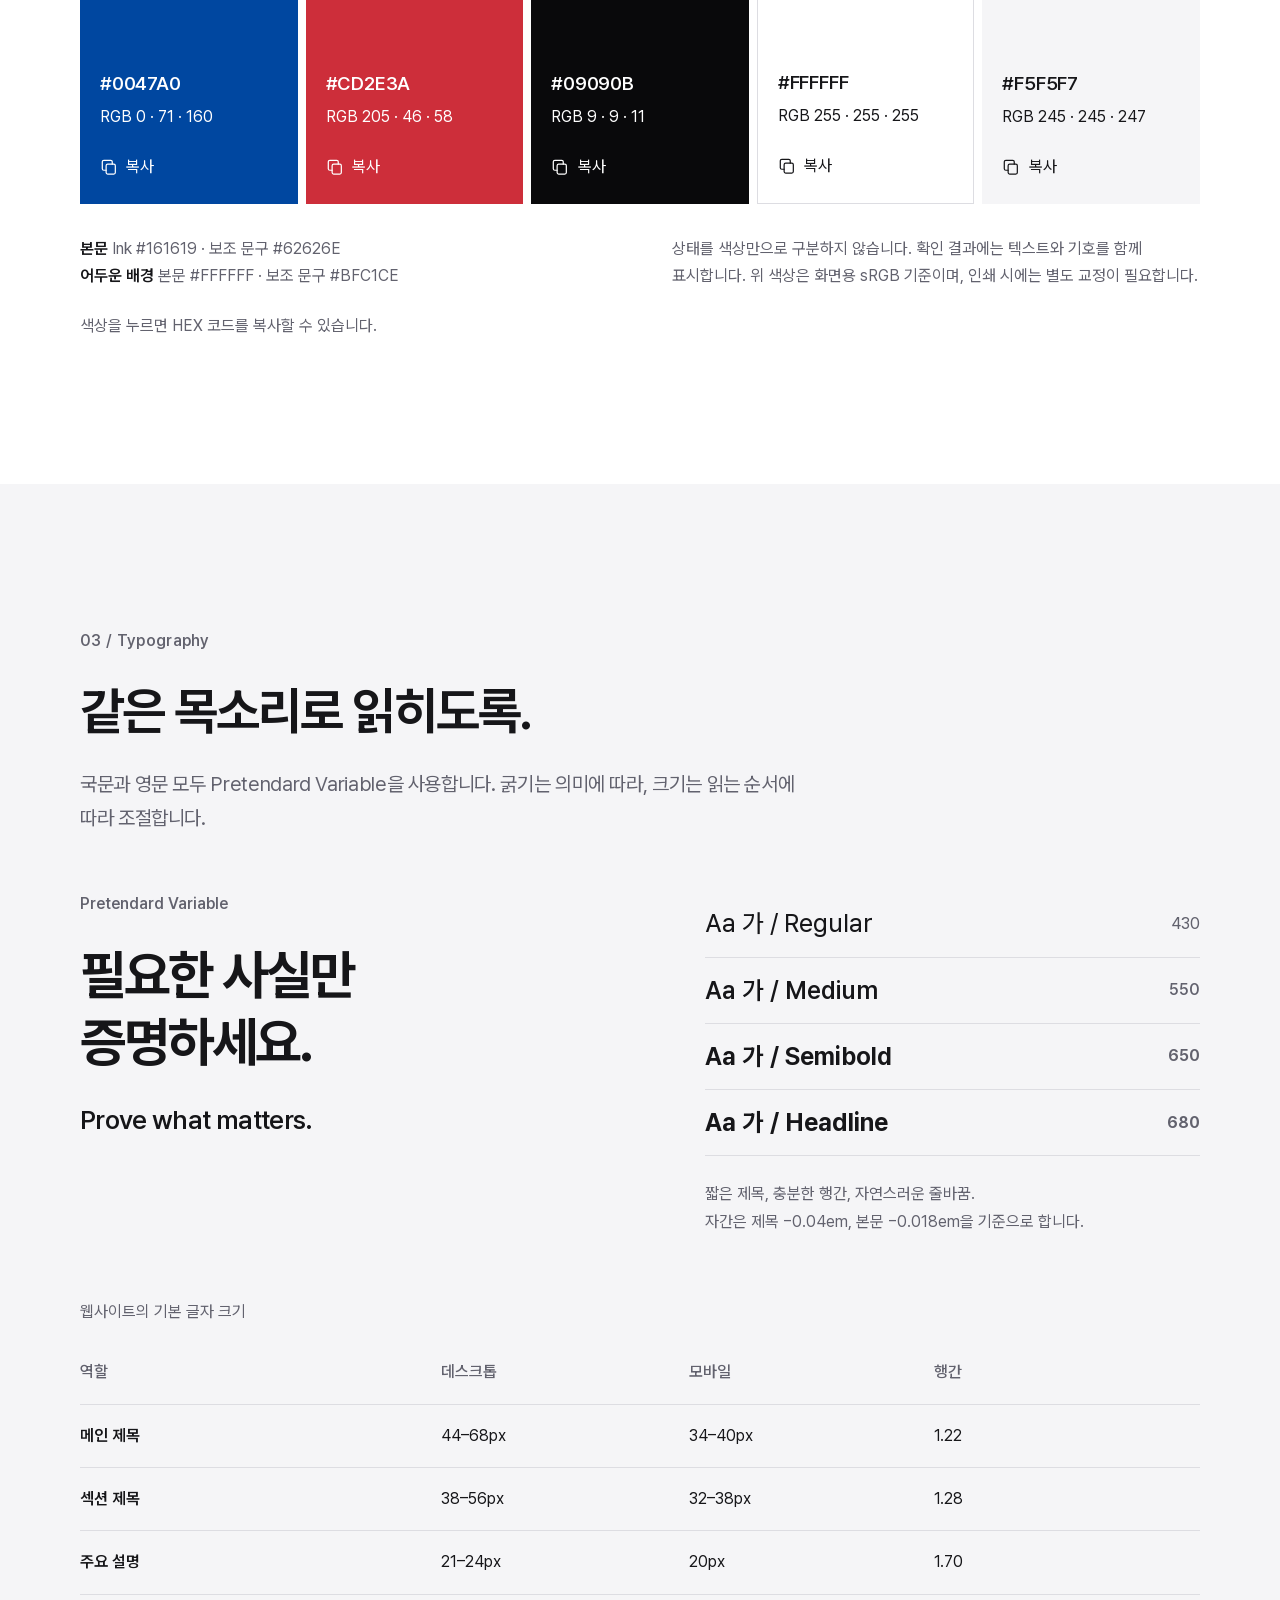
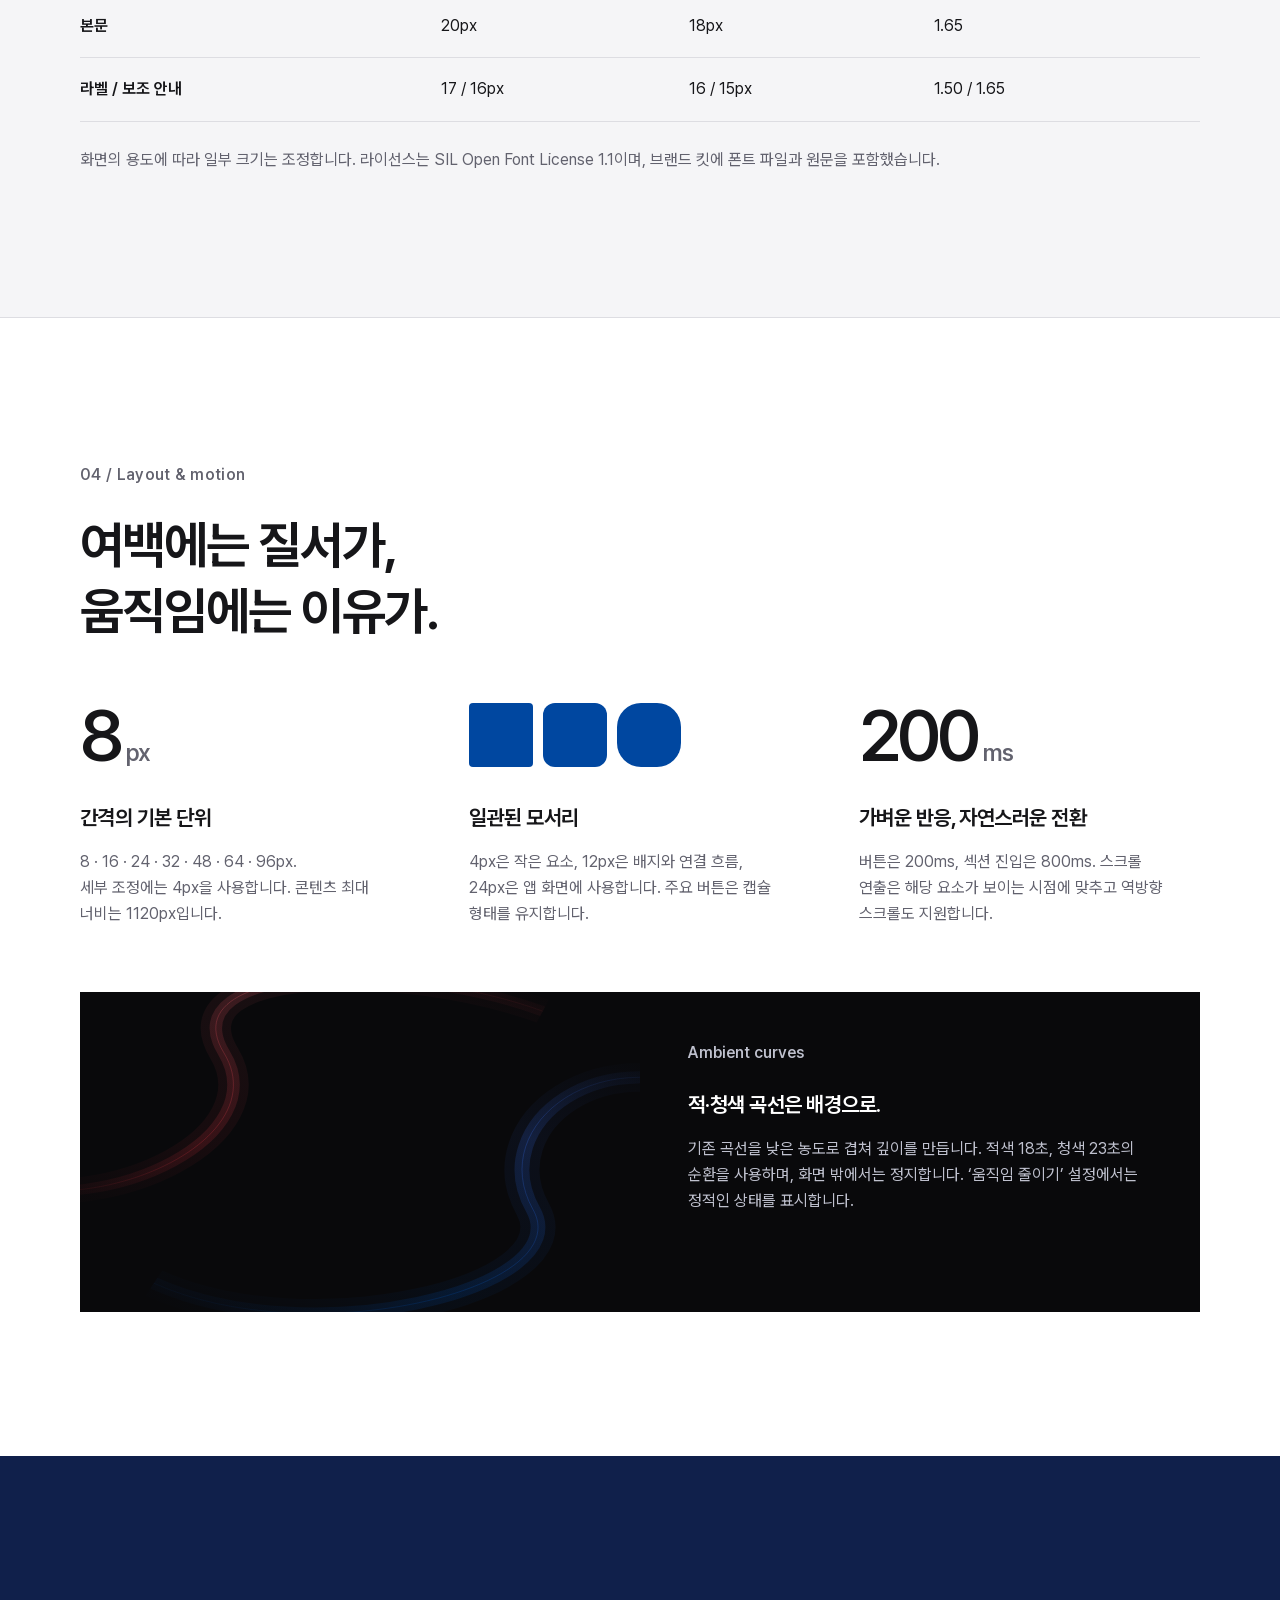
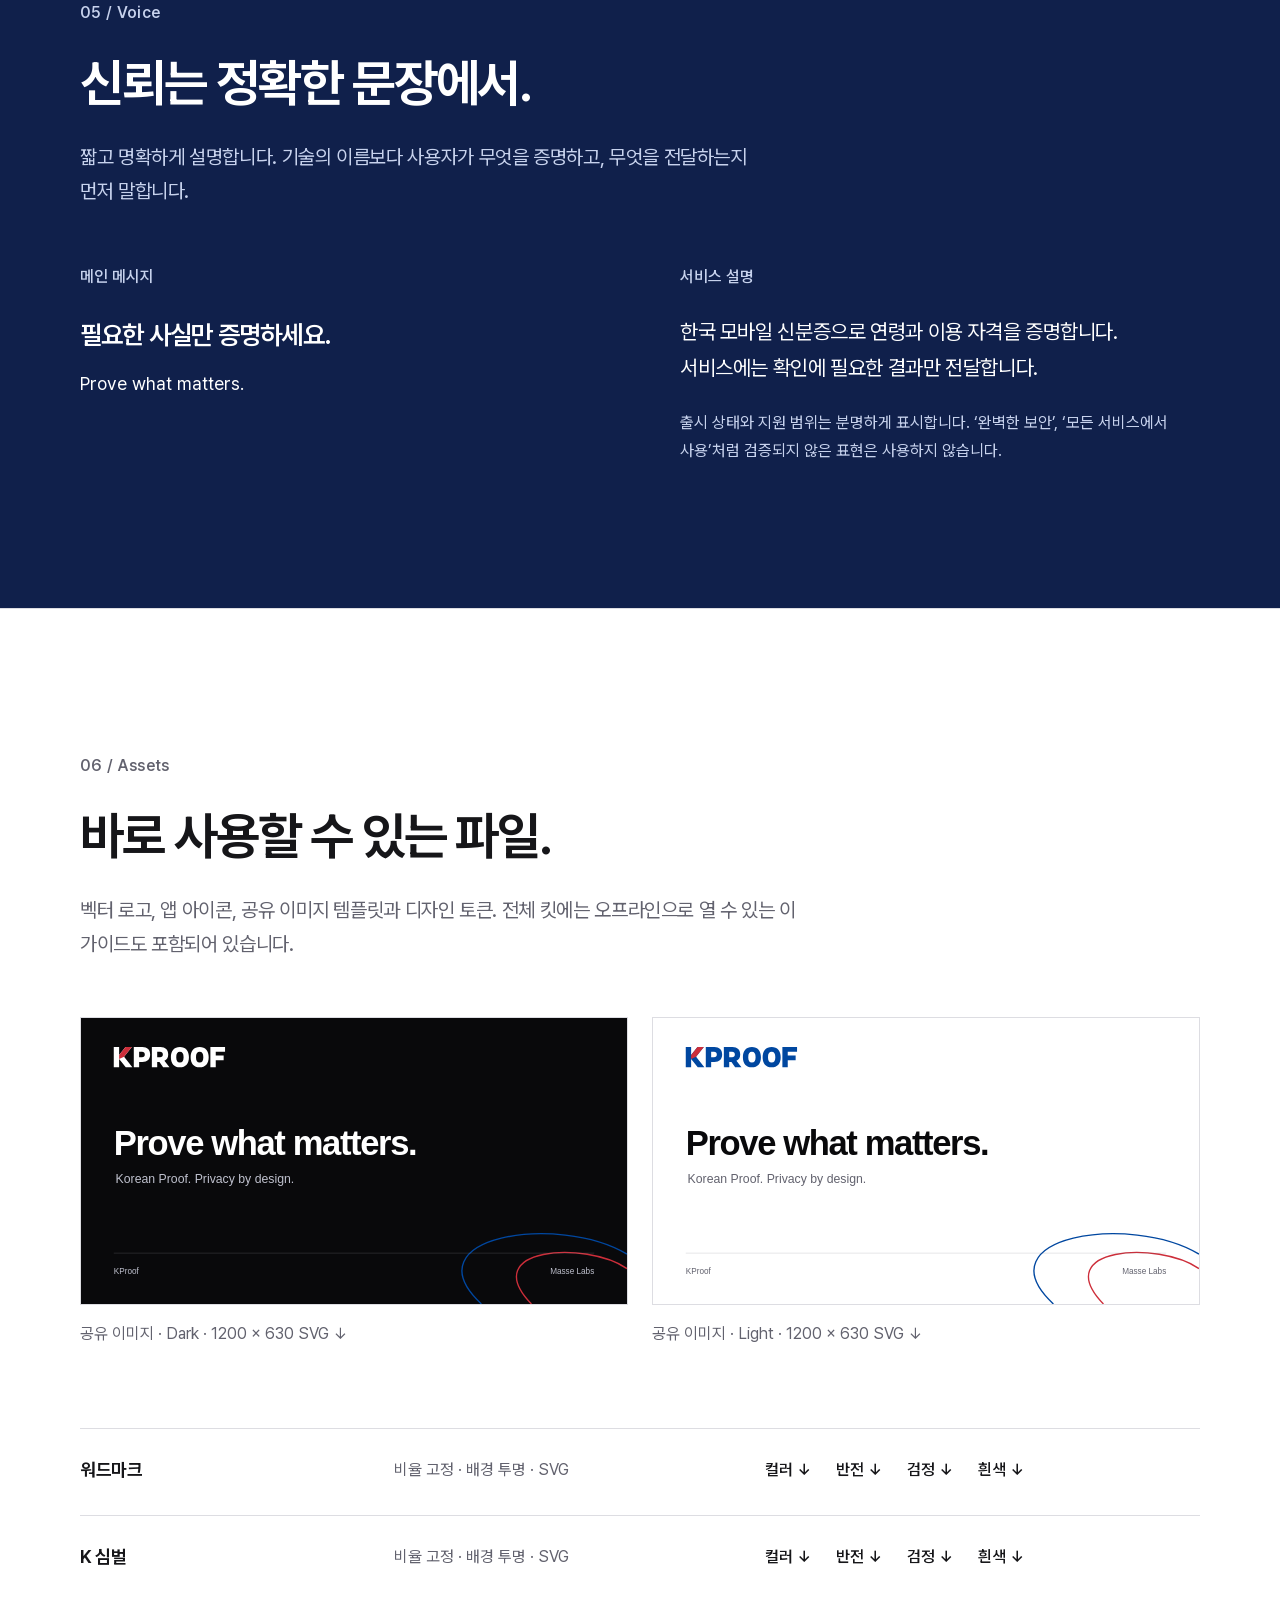
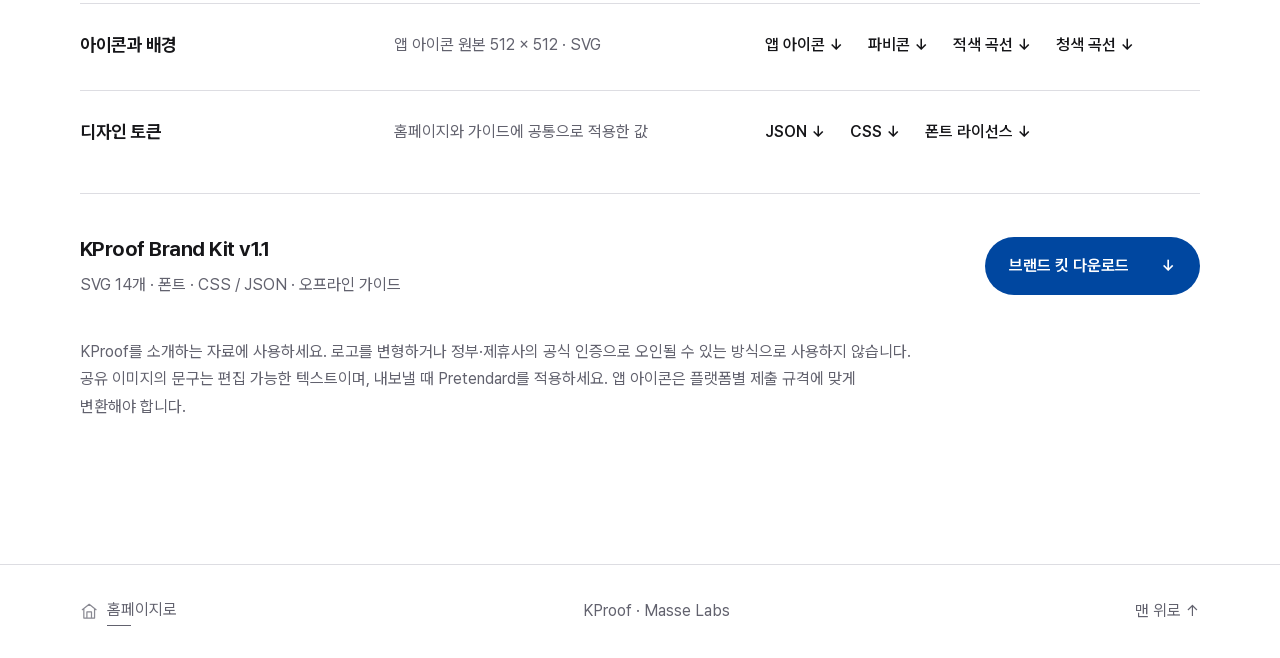
==== commit 3b6e1dd8: "Replace diagonal link arrows with contextual icons" ====
--- a/brand/index.html
+++ b/brand/index.html
@@ -9,14 +9,24 @@
   <link rel="icon" href="assets/favicon.svg" type="image/svg+xml">
   <link rel="stylesheet" href="../css/tokens.css">
   <link rel="stylesheet" href="guide.css">
+  <link rel="stylesheet" href="../css/link-actions.css">
   <script src="guide.js" defer></script>
+<!-- Google tag (gtag.js) -->
+<script async src="https://www.googletagmanager.com/gtag/js?id=G-HQS5GPV9JL"></script>
+<script>
+  window.dataLayer = window.dataLayer || [];
+  function gtag(){dataLayer.push(arguments);}
+  gtag('js', new Date());
+
+  gtag('config', 'G-HQS5GPV9JL');
+</script>
 </head>
 <body id="top">
 <a class="skip" href="#main">본문 바로가기</a>
 <header class="kit-header">
   <div class="wrap header-row">
     <a href="../index.html" class="home" aria-label="KProof 홈페이지로"><img src="assets/wordmark-color.svg" width="789" height="144" alt="KProof"></a>
-    <nav aria-label="브랜드 가이드 메뉴"><a href="#identity">로고</a><a href="#color">색상</a><a href="#downloads">다운로드 <span aria-hidden="true">↗</span></a></nav>
+    <nav aria-label="브랜드 가이드 메뉴"><a href="#identity">로고</a><a href="#color">색상</a><a href="#downloads">다운로드</a></nav>
   </div>
 </header>
 <main id="main">
@@ -53,11 +63,11 @@
     <div class="wrap">
       <div class="section-heading"><p class="section-number">02 / Color</p><h2 id="color-title">한국의 색을, 절제된 비율로.</h2><p>흰색과 검정이 화면의 바탕을 만들고, 파랑이 주요 동작과 증명을 이끕니다. 빨강은 K의 획과 강조 지점에만 사용합니다.</p></div>
       <div class="palette">
-        <button type="button" class="swatch blue" data-copy="#0047A0" aria-label="KProof Blue 색상 코드 #0047A0 복사"><span>KProof Blue</span><span><b>#0047A0</b><small>RGB 0 · 71 · 160</small><i aria-hidden="true">복사 ↗</i></span></button>
-        <button type="button" class="swatch red" data-copy="#CD2E3A" aria-label="KProof Red 색상 코드 #CD2E3A 복사"><span>KProof Red</span><span><b>#CD2E3A</b><small>RGB 205 · 46 · 58</small><i aria-hidden="true">복사 ↗</i></span></button>
-        <button type="button" class="swatch black" data-copy="#09090B" aria-label="Black 색상 코드 #09090B 복사"><span>Black</span><span><b>#09090B</b><small>RGB 9 · 9 · 11</small><i aria-hidden="true">복사 ↗</i></span></button>
-        <button type="button" class="swatch white" data-copy="#FFFFFF" aria-label="White 색상 코드 #FFFFFF 복사"><span>White</span><span><b>#FFFFFF</b><small>RGB 255 · 255 · 255</small><i aria-hidden="true">복사 ↗</i></span></button>
-        <button type="button" class="swatch paper" data-copy="#F5F5F7" aria-label="Paper 색상 코드 #F5F5F7 복사"><span>Paper</span><span><b>#F5F5F7</b><small>RGB 245 · 245 · 247</small><i aria-hidden="true">복사 ↗</i></span></button>
+        <button type="button" class="swatch blue" data-copy="#0047A0" aria-label="KProof Blue 색상 코드 #0047A0 복사"><span>KProof Blue</span><span><b>#0047A0</b><small>RGB 0 · 71 · 160</small><i class="copy-label" aria-hidden="true"><svg class="action-icon" width="24" height="24" viewBox="0 0 24 24" aria-hidden="true" focusable="false"><rect x="8" y="8" width="12" height="13" rx="2"/><path d="M16 8V5a2 2 0 0 0-2-2H5a2 2 0 0 0-2 2v9a2 2 0 0 0 2 2h3"/></svg>복사</i></span></button>
+        <button type="button" class="swatch red" data-copy="#CD2E3A" aria-label="KProof Red 색상 코드 #CD2E3A 복사"><span>KProof Red</span><span><b>#CD2E3A</b><small>RGB 205 · 46 · 58</small><i class="copy-label" aria-hidden="true"><svg class="action-icon" width="24" height="24" viewBox="0 0 24 24" aria-hidden="true" focusable="false"><rect x="8" y="8" width="12" height="13" rx="2"/><path d="M16 8V5a2 2 0 0 0-2-2H5a2 2 0 0 0-2 2v9a2 2 0 0 0 2 2h3"/></svg>복사</i></span></button>
+        <button type="button" class="swatch black" data-copy="#09090B" aria-label="Black 색상 코드 #09090B 복사"><span>Black</span><span><b>#09090B</b><small>RGB 9 · 9 · 11</small><i class="copy-label" aria-hidden="true"><svg class="action-icon" width="24" height="24" viewBox="0 0 24 24" aria-hidden="true" focusable="false"><rect x="8" y="8" width="12" height="13" rx="2"/><path d="M16 8V5a2 2 0 0 0-2-2H5a2 2 0 0 0-2 2v9a2 2 0 0 0 2 2h3"/></svg>복사</i></span></button>
+        <button type="button" class="swatch white" data-copy="#FFFFFF" aria-label="White 색상 코드 #FFFFFF 복사"><span>White</span><span><b>#FFFFFF</b><small>RGB 255 · 255 · 255</small><i class="copy-label" aria-hidden="true"><svg class="action-icon" width="24" height="24" viewBox="0 0 24 24" aria-hidden="true" focusable="false"><rect x="8" y="8" width="12" height="13" rx="2"/><path d="M16 8V5a2 2 0 0 0-2-2H5a2 2 0 0 0-2 2v9a2 2 0 0 0 2 2h3"/></svg>복사</i></span></button>
+        <button type="button" class="swatch paper" data-copy="#F5F5F7" aria-label="Paper 색상 코드 #F5F5F7 복사"><span>Paper</span><span><b>#F5F5F7</b><small>RGB 245 · 245 · 247</small><i class="copy-label" aria-hidden="true"><svg class="action-icon" width="24" height="24" viewBox="0 0 24 24" aria-hidden="true" focusable="false"><rect x="8" y="8" width="12" height="13" rx="2"/><path d="M16 8V5a2 2 0 0 0-2-2H5a2 2 0 0 0-2 2v9a2 2 0 0 0 2 2h3"/></svg>복사</i></span></button>
       </div>
       <div class="color-notes"><p><strong>본문</strong> Ink #161619 · 보조 문구 #62626E<br><strong>어두운 배경</strong> 본문 #FFFFFF · 보조 문구 #BFC1CE</p><p>상태를 색상만으로 구분하지 않습니다. 확인 결과에는 텍스트와 기호를 함께 표시합니다. 위 색상은 화면용 sRGB 기준이며, 인쇄 시에는 별도 교정이 필요합니다.</p></div>
       <p id="copy-status" class="copy-status" role="status" aria-live="polite">색상을 누르면 HEX 코드를 복사할 수 있습니다.</p>
@@ -94,6 +104,6 @@
     </div>
   </section>
 </main>
-<footer class="kit-footer"><div class="wrap"><a href="../index.html">홈페이지로 <span aria-hidden="true">↗</span></a><p>KProof · Masse Labs</p><a href="#top">맨 위로 ↑</a></div></footer>
+<footer class="kit-footer"><div class="wrap"><a class="action-link" href="../index.html"><svg class="action-icon" width="24" height="24" viewBox="0 0 24 24" aria-hidden="true" focusable="false"><path d="m3 10 9-7 9 7M5 8.5V21h14V8.5M9 21v-8h6v8"/></svg><span class="action-label">홈페이지로</span></a><p>KProof · Masse Labs</p><a href="#top">맨 위로 ↑</a></div></footer>
 </body>
 </html>
--- a/css/link-actions.css
+++ b/css/link-actions.css
@@ -0,0 +1,47 @@
+/* Let each action carry its own meaning instead of a shared direction marker. */
+.action-link {
+  display: inline-flex;
+  align-items: center;
+  gap: .55em;
+  width: fit-content;
+}
+
+.action-icon {
+  display: inline-block;
+  width: 1.15em;
+  height: 1.15em;
+  flex: 0 0 auto;
+  vertical-align: -.15em;
+  fill: none;
+  stroke: currentColor;
+  stroke-width: 1.6;
+  stroke-linecap: round;
+  stroke-linejoin: round;
+}
+
+.action-link > .action-icon {opacity: .75;}
+.action-link:is(:hover, :focus-visible) > .action-icon {opacity: 1;}
+.button.action-link {gap: 12px;}
+.button.action-link > .action-icon {width: 20px; height: 20px; opacity: 1;}
+
+.action-label,
+.site-link {
+  padding-bottom: 3px;
+  background: linear-gradient(currentColor, currentColor) left bottom / 24px 1px no-repeat;
+  transition: background-size var(--kp-motion-quick);
+}
+
+.action-link:is(:hover, :focus-visible) .action-label,
+.site-link:is(:hover, :focus-visible) {background-size: 100% 1px;}
+a.action-link:hover,
+a.site-link:hover {text-decoration: none;}
+
+.swatch .copy-label {
+  display: flex;
+  align-items: center;
+  gap: 8px;
+}
+
+@media (prefers-reduced-motion: reduce) {
+  .action-label, .site-link {transition: none;}
+}
